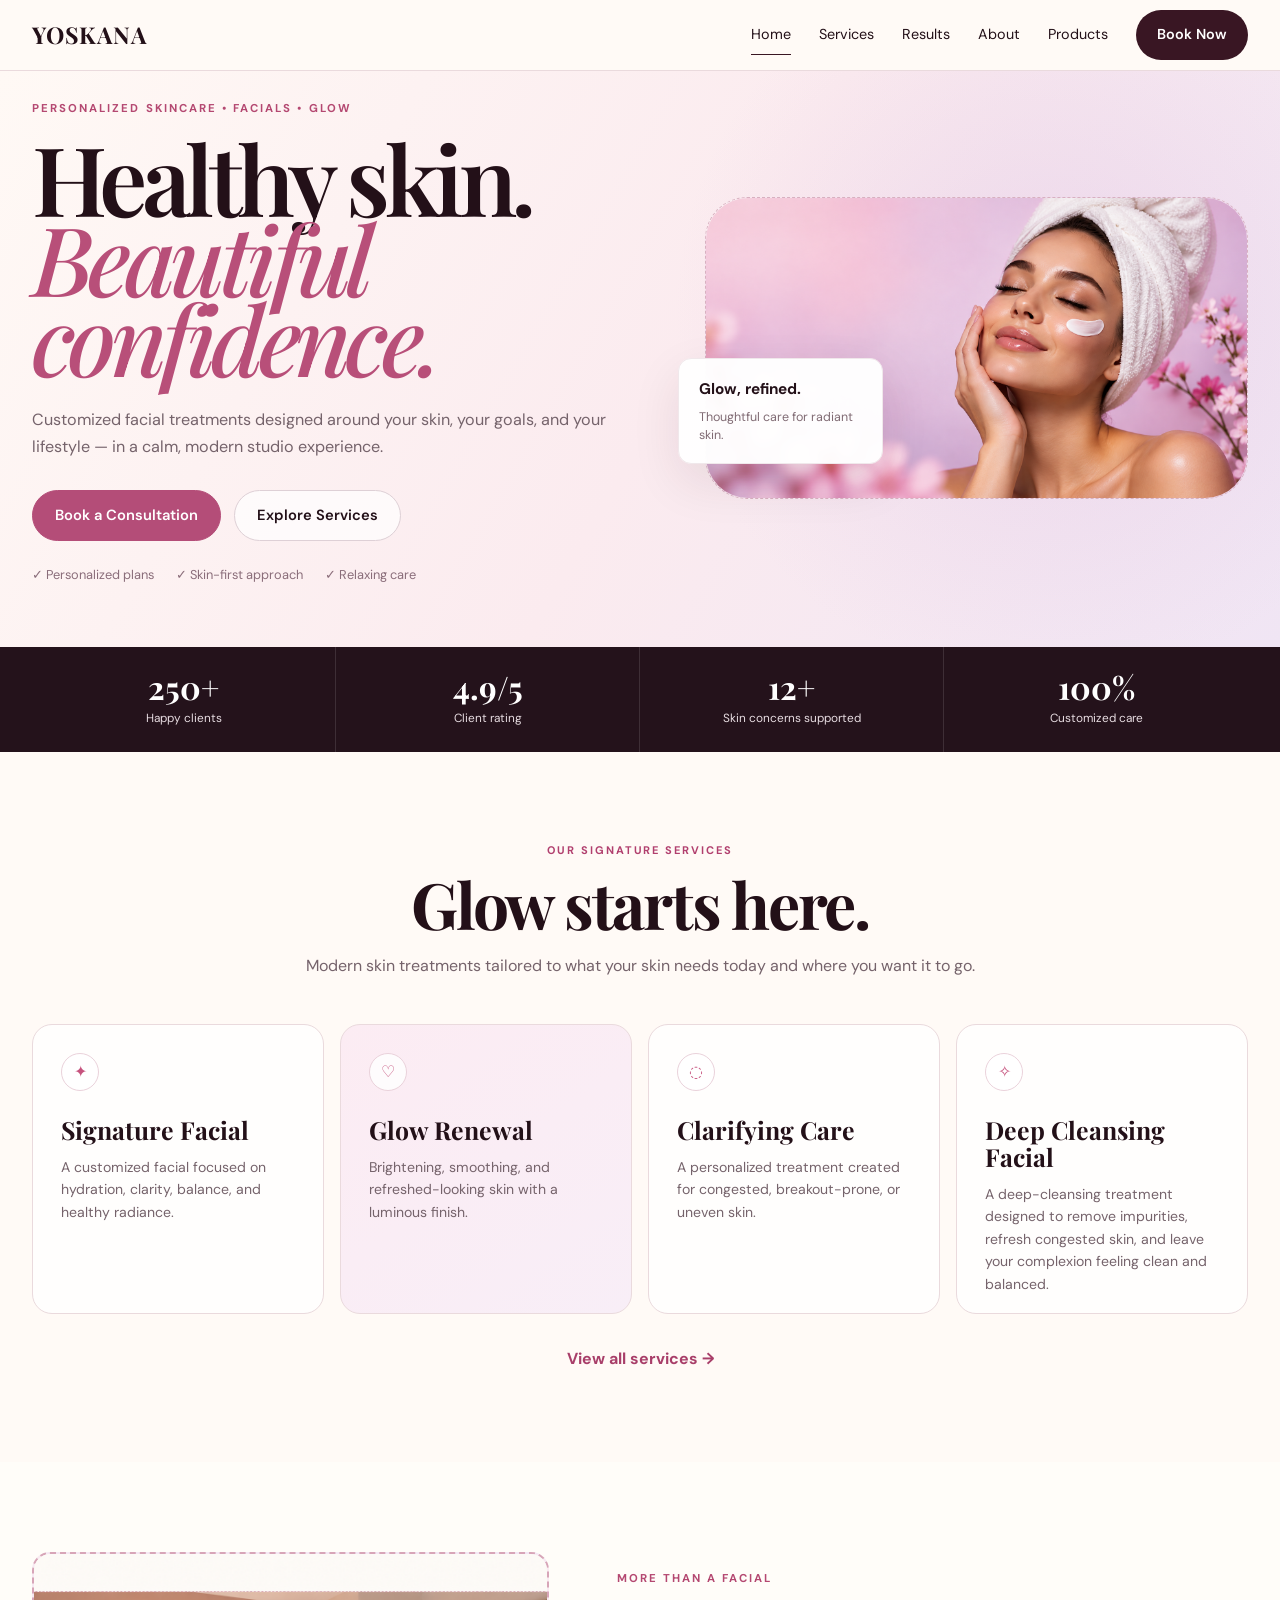
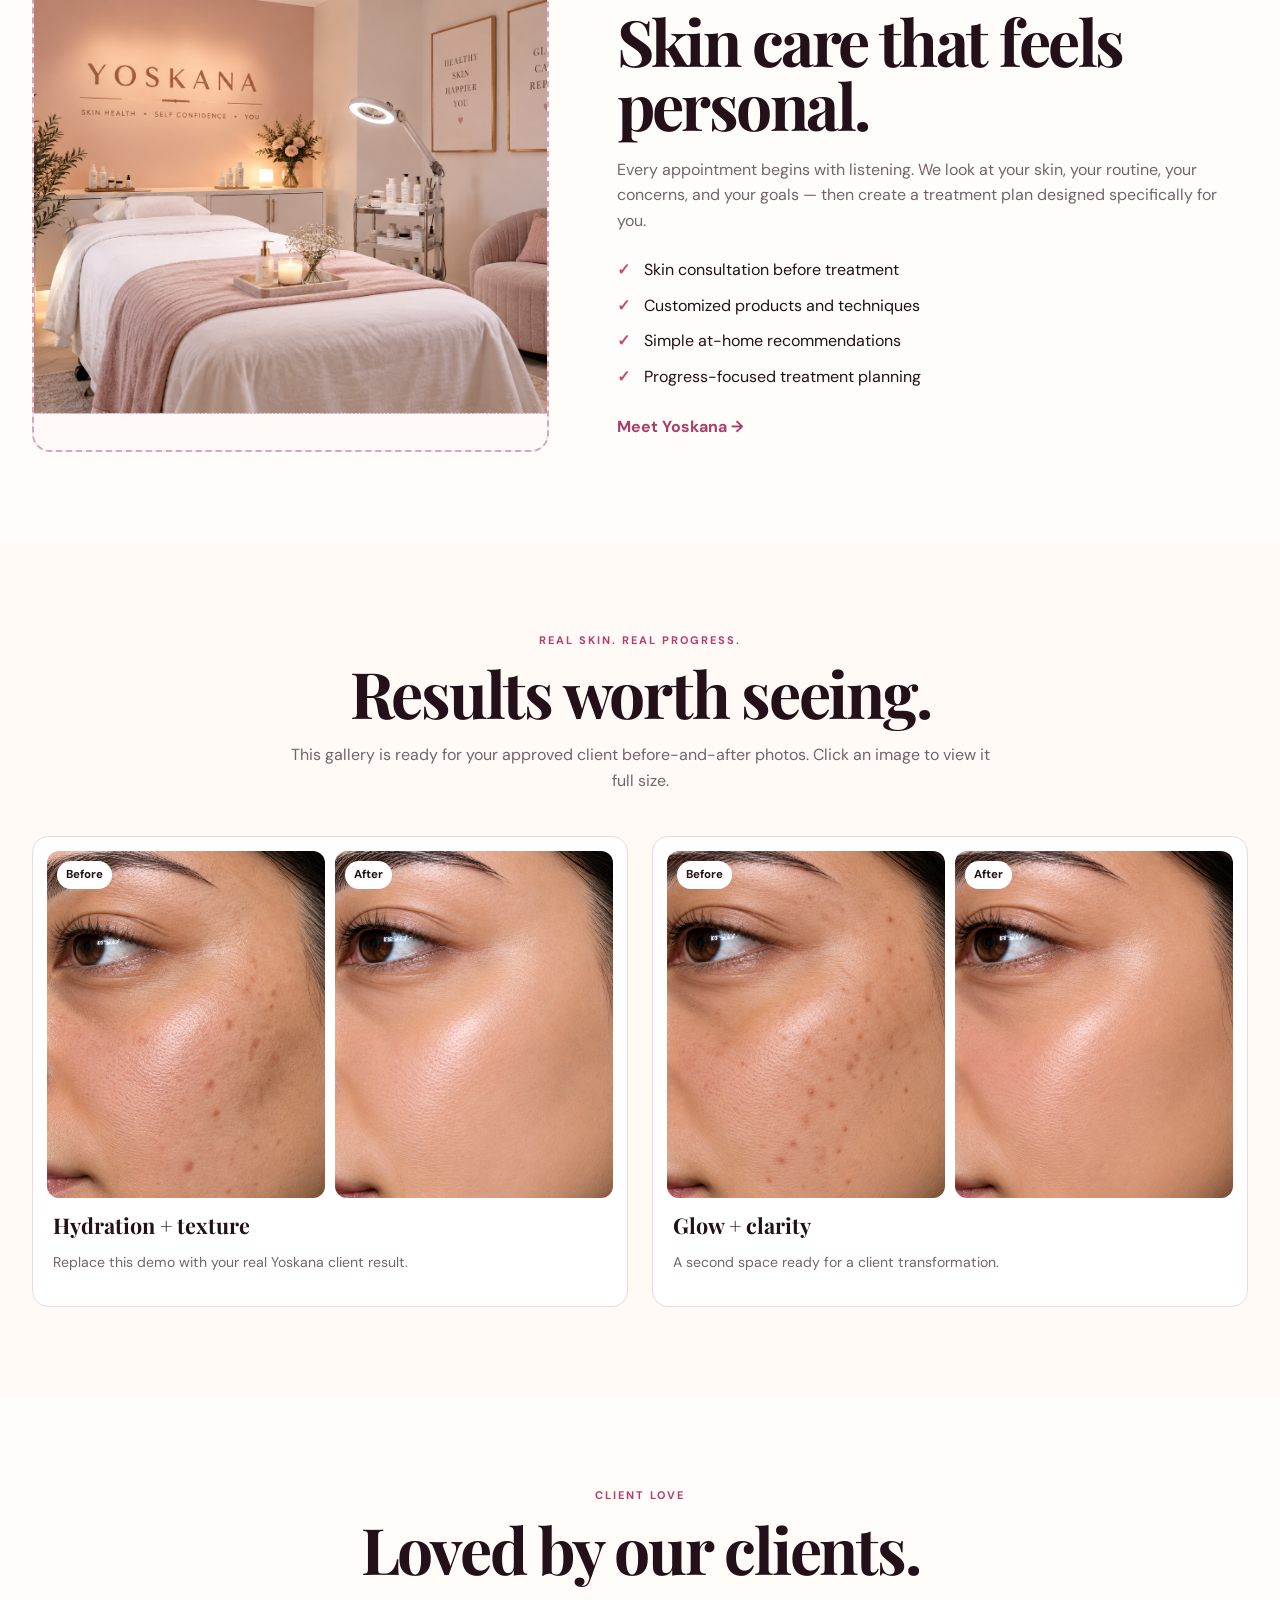
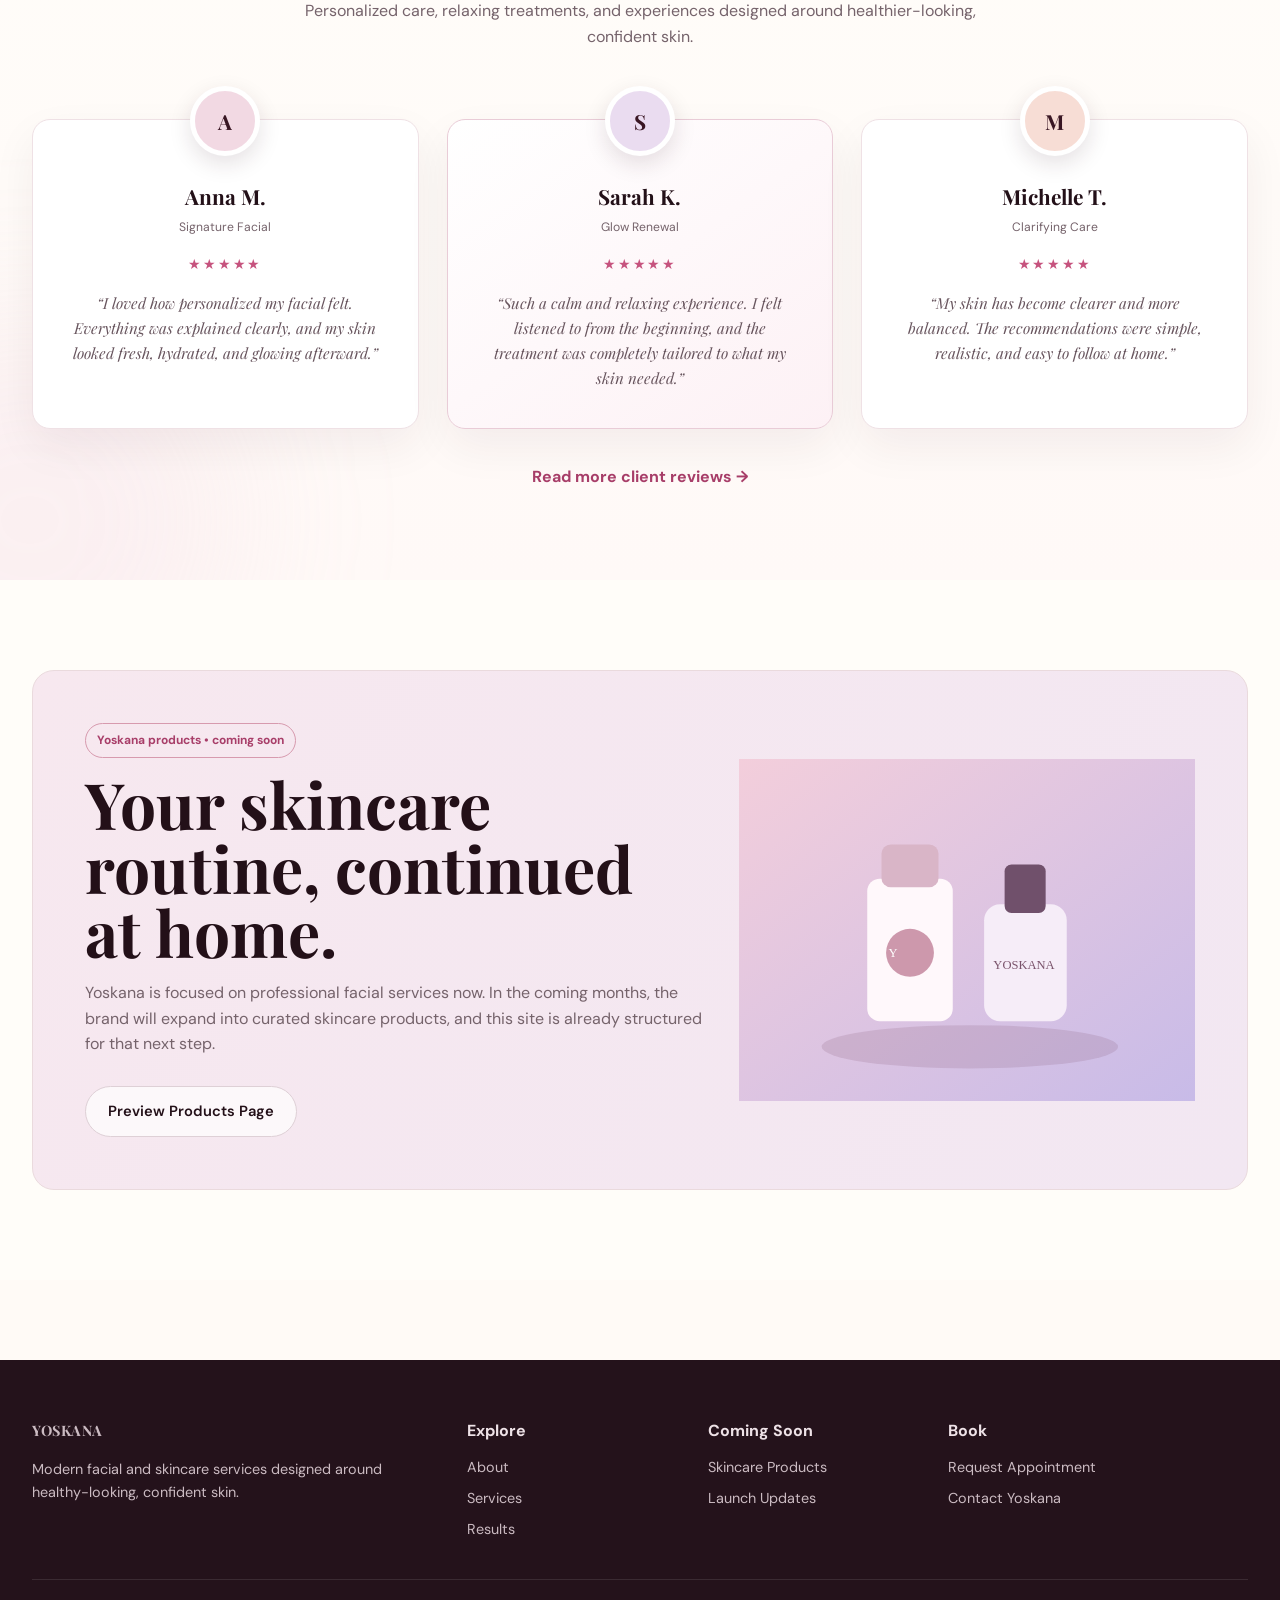
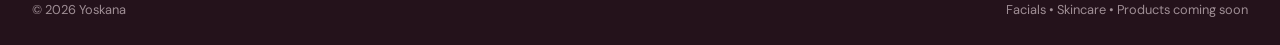
==== html/index.html @ 6df0ba0c "Initial Yoskana website" ====
<!doctype html>
<html lang="en">

<head>
    <meta charset="utf-8">
    <meta name="viewport" content="width=device-width, initial-scale=1">

    <title>Yoskana | Skincare & Facial Services</title>

    <meta name="description"
          content="Yoskana provides personalized facial and skincare services designed around healthy, glowing skin.">

    <link rel="stylesheet" href="../css/style.css">
</head>

<body>

    <!-- =========================
         HEADER
    ========================== -->
    <header class="site-header">
        <div class="container navbar">

            <a class="logo" href="index.html">YOSKANA</a>

            <button class="menu-btn" aria-label="Open navigation">
                ☰
            </button>

            <nav class="nav-links">
                <a class="active" href="index.html">Home</a>
                <a href="services.html">Services</a>
                <a href="results.html">Results</a>
                <a href="about.html">About</a>
                <a href="products.html">Products</a>

                <a class="nav-cta" href="contact.html">
                    Book Now
                </a>
            </nav>

        </div>
    </header>


    <main>

        <!-- =========================
         HERO
    ========================== -->
        <section class="hero">

            <div class="container hero-grid">

                <!-- LEFT -->
                <div class="hero-copy">

                    <span class="eyebrow">
                        Personalized skincare • facials • glow
                    </span>

                    <h1 class="display">
                        <span>Healthy skin.</span>
                        <em>Beautiful</em>
                        <em>confidence.</em>
                    </h1>

                    <p class="hero-description">
                        Customized facial treatments designed around your skin,
                        your goals, and your lifestyle — in a calm, modern studio
                        experience.
                    </p>

                    <div class="actions">

                        <a class="btn btn-primary" href="contact.html">
                            Book a Consultation
                        </a>

                        <a class="btn btn-outline" href="services.html">
                            Explore Services
                        </a>

                    </div>

                    <div class="micro-copy">
                        <span>✓ Personalized plans</span>
                        <span>✓ Skin-first approach</span>
                        <span>✓ Relaxing care</span>
                    </div>

                </div>


                <!-- RIGHT -->
                <div class="hero-visual">

                    <img src="../images/home/hero-yoskana.png"
                         alt="Yoskana skincare and facial treatment">

                    <div class="floating-note">
                        <strong>Glow, refined.</strong>

                        <small>
                            Thoughtful care for radiant skin.
                        </small>
                    </div>

                </div>

            </div>

        </section>


        <!-- =========================
         STATS
    ========================== -->
        <section class="stats-strip">

            <div class="container stats-row">

                <div class="stat">
                    <strong>250+</strong>
                    <span>Happy clients</span>
                </div>

                <div class="stat">
                    <strong>4.9/5</strong>
                    <span>Client rating</span>
                </div>

                <div class="stat">
                    <strong>12+</strong>
                    <span>Skin concerns supported</span>
                </div>

                <div class="stat">
                    <strong>100%</strong>
                    <span>Customized care</span>
                </div>

            </div>

        </section>


        <!-- =========================
         SERVICES
    ========================== -->
        <section class="section">

            <div class="container">

                <div class="section-kicker">
                    Our signature services
                </div>

                <h2 class="section-title">
                    Glow starts here.
                </h2>

                <p class="section-lead">
                    Modern skin treatments tailored to what your skin needs today
                    and where you want it to go.
                </p>


                <!-- =========================
         INTERACTIVE HOME SERVICES
    ========================== -->
                <div class="home-service-row">

                    <!-- SIGNATURE FACIAL -->
                    <article class="home-service-card">

                        <div class="home-service-content">

                            <div class="home-service-icon">
                                ✦
                            </div>

                            <h3>
                                Signature Facial
                            </h3>

                            <p>
                                A customized facial focused on hydration,
                                clarity, balance, and healthy radiance.
                            </p>

                            <a href="services.html" class="home-service-link">
                                Learn More →
                            </a>

                        </div>


                        <div class="home-service-image">

                            <img src="../images/home/signature-facial.png"
                                 alt="Signature facial treatment">

                        </div>

                    </article>


                    <!-- GLOW RENEWAL -->
                    <article class="home-service-card">

                        <div class="home-service-content">

                            <div class="home-service-icon">
                                ♡
                            </div>

                            <h3>
                                Glow Renewal
                            </h3>

                            <p>
                                Brightening, smoothing, and refreshed-looking
                                skin with a luminous finish.
                            </p>

                            <a href="services.html" class="home-service-link">
                                Learn More →
                            </a>

                        </div>


                        <div class="home-service-image">

                            <img src="../images/home/deep-cleansing.png"
                                 alt="Glow renewal facial treatment">

                        </div>

                    </article>


                    <!-- CLARIFYING CARE -->
                    <article class="home-service-card">

                        <div class="home-service-content">

                            <div class="home-service-icon">
                                ◌
                            </div>

                            <h3>
                                Clarifying Care
                            </h3>

                            <p>
                                A personalized treatment created for congested,
                                breakout-prone, or uneven skin.
                            </p>

                            <a href="services.html" class="home-service-link">
                                Learn More →
                            </a>

                        </div>


                        <div class="home-service-image">

                            <img src="../images/home/brightening-facial.png"
                                 alt="Clarifying skincare treatment">

                        </div>

                    </article>

                    <!-- DEEP CLEANSING FACIAL -->
                    <article class="home-service-card">

                        <div class="home-service-content">

                            <div class="home-service-icon">
                                ✧
                            </div>

                            <h3>
                                Deep Cleansing Facial
                            </h3>

                            <p>
                                A deep-cleansing treatment designed to remove impurities,
                                refresh congested skin, and leave your complexion feeling clean
                                and balanced.
                            </p>

                            <a href="services.html" class="home-service-link">
                                Learn More →
                            </a>

                        </div>

                        <div class="home-service-image">

                            <img src="../images/home/deep-cleansing.png"
                                 alt="Deep cleansing facial treatment">

                        </div>

                    </article>

                </div>


                <div class="home-services-more">

                    <a href="services.html" class="text-link">
                        View all services →
                    </a>

                </div>

            </div>

        </section>


        <!-- =========================
         PERSONAL CARE
    ========================== -->
        <section class="section alt">

            <div class="container personal-grid">

                <div class="portrait-box">

                    <img src="../images/home/Yoskana treatment studio.png"
                         alt="Yoskana treatment studio">

                </div>


                <div class="personal-copy">

                    <span class="eyebrow">
                        More than a facial
                    </span>

                    <h2>
                        Skin care that feels personal.
                    </h2>

                    <p>
                        Every appointment begins with listening.
                        We look at your skin, your routine, your concerns,
                        and your goals — then create a treatment plan
                        designed specifically for you.
                    </p>


                    <div class="checks">

                        <span>
                            Skin consultation before treatment
                        </span>

                        <span>
                            Customized products and techniques
                        </span>

                        <span>
                            Simple at-home recommendations
                        </span>

                        <span>
                            Progress-focused treatment planning
                        </span>

                    </div>


                    <a class="text-link" href="about.html">
                        Meet Yoskana →
                    </a>

                </div>

            </div>

        </section>


        <!-- =========================
         RESULTS
    ========================== -->
        <section class="section">

            <div class="container">

                <div class="section-kicker">
                    Real skin. Real progress.
                </div>

                <h2 class="section-title">
                    Results worth seeing.
                </h2>

                <p class="section-lead">
                    This gallery is ready for your approved client
                    before-and-after photos. Click an image to view
                    it full size.
                </p>


                <div class="results-grid">

                    <article class="result-card">

                        <div class="result-images">

                            <div class="result-image">

                                <img data-zoom
                                     src="../images/home/result-before.png"
                                     alt="Before skincare treatment">

                                <span class="image-tag">
                                    Before
                                </span>

                            </div>


                            <div class="result-image">

                                <img data-zoom
                                     src="../images/home/result-after.png"
                                     alt="After skincare treatment">

                                <span class="image-tag">
                                    After
                                </span>

                            </div>

                        </div>


                        <div class="caption">

                            <h3>
                                Hydration + texture
                            </h3>

                            <p>
                                Replace this demo with your real
                                Yoskana client result.
                            </p>

                        </div>

                    </article>


                    <article class="result-card">

                        <div class="result-images">

                            <div class="result-image">

                                <img data-zoom
                                     src="../images/home/result-before2.png"
                                     alt="Before skincare treatment">

                                <span class="image-tag">
                                    Before
                                </span>

                            </div>


                            <div class="result-image">

                                <img data-zoom
                                     src="../images/home/result-after2.png"
                                     alt="After skincare treatment">

                                <span class="image-tag">
                                    After
                                </span>

                            </div>

                        </div>


                        <div class="caption">

                            <h3>
                                Glow + clarity
                            </h3>

                            <p>
                                A second space ready for a client
                                transformation.
                            </p>

                        </div>

                    </article>

                </div>

            </div>

        </section>
        <!-- =========================
         HOME TESTIMONIALS
    ========================== -->
        <section class="section home-testimonials">

            <div class="container">

                <div class="section-kicker">
                    Client love
                </div>

                <h2 class="section-title">
                    Loved by our clients.
                </h2>

                <p class="section-lead">
                    Personalized care, relaxing treatments, and experiences
                    designed around healthier-looking, confident skin.
                </p>


                <div class="home-testimonial-grid">


                    <!-- TESTIMONIAL 1 -->
                    <article class="home-testimonial-card">

                        <div class="home-review-avatar avatar-one">
                            A
                        </div>

                        <div class="home-review-content">

                            <h3>
                                Anna M.
                            </h3>

                            <span class="home-review-service">
                                Signature Facial
                            </span>

                            <div class="home-review-stars">
                                ★★★★★
                            </div>

                            <p>
                                “I loved how personalized my facial felt.
                                Everything was explained clearly, and my skin
                                looked fresh, hydrated, and glowing afterward.”
                            </p>

                        </div>

                    </article>


                    <!-- TESTIMONIAL 2 -->
                    <article class="home-testimonial-card featured-home-review">

                        <div class="home-review-avatar avatar-two">
                            S
                        </div>

                        <div class="home-review-content">

                            <h3>
                                Sarah K.
                            </h3>

                            <span class="home-review-service">
                                Glow Renewal
                            </span>

                            <div class="home-review-stars">
                                ★★★★★
                            </div>

                            <p>
                                “Such a calm and relaxing experience.
                                I felt listened to from the beginning,
                                and the treatment was completely tailored
                                to what my skin needed.”
                            </p>

                        </div>

                    </article>


                    <!-- TESTIMONIAL 3 -->
                    <article class="home-testimonial-card">

                        <div class="home-review-avatar avatar-three">
                            M
                        </div>

                        <div class="home-review-content">

                            <h3>
                                Michelle T.
                            </h3>

                            <span class="home-review-service">
                                Clarifying Care
                            </span>

                            <div class="home-review-stars">
                                ★★★★★
                            </div>

                            <p>
                                “My skin has become clearer and more balanced.
                                The recommendations were simple, realistic,
                                and easy to follow at home.”
                            </p>

                        </div>

                    </article>


                </div>


                <div class="home-testimonial-link">

                    <a href="results.html#reviews" class="text-link">
                        Read more client reviews →
                    </a>

                </div>

            </div>

        </section>

        <!-- =========================
         PRODUCTS COMING SOON
    ========================== -->
        <section class="section alt">

            <div class="container">

                <div class="future-banner">

                    <div>

                        <span class="future-badge">
                            Yoskana products • coming soon
                        </span>

                        <h2>
                            Your skincare routine,
                            continued at home.
                        </h2>

                        <p>
                            Yoskana is focused on professional facial services now.
                            In the coming months, the brand will expand into curated
                            skincare products, and this site is already structured
                            for that next step.
                        </p>


                        <div class="actions">

                            <a class="btn btn-outline"
                               href="products.html">
                                Preview Products Page
                            </a>

                        </div>

                    </div>


                    <img src="../images/products-coming.svg"
                         alt="Yoskana skincare products coming soon">

                </div>

            </div>

        </section>

    </main>


    <!-- =========================
         IMAGE MODAL
    ========================== -->
    <div class="modal" aria-hidden="true">

        <button class="modal-close"
                aria-label="Close">
            ×
        </button>

        <img src="" alt="">

    </div>


    <!-- =========================
         FOOTER
    ========================== -->
    <footer class="site-footer">

        <div class="container">

            <div class="footer-grid">

                <div>

                    <a class="logo" href="index.html">
                        YOSKANA
                    </a>

                    <p>
                        Modern facial and skincare services
                        designed around healthy-looking,
                        confident skin.
                    </p>

                </div>


                <div>

                    <h4>
                        Explore
                    </h4>

                    <div class="footer-links">

                        <a href="about.html">
                            About
                        </a>

                        <a href="services.html">
                            Services
                        </a>

                        <a href="results.html">
                            Results
                        </a>

                    </div>

                </div>


                <div>

                    <h4>
                        Coming Soon
                    </h4>

                    <div class="footer-links">

                        <a href="products.html">
                            Skincare Products
                        </a>

                        <a href="products.html">
                            Launch Updates
                        </a>

                    </div>

                </div>


                <div>

                    <h4>
                        Book
                    </h4>

                    <div class="footer-links">

                        <a href="contact.html">
                            Request Appointment
                        </a>

                        <a href="contact.html">
                            Contact Yoskana
                        </a>

                    </div>

                </div>

            </div>


            <div class="footer-bottom">

                <span>
                    © <span data-year></span> Yoskana
                </span>

                <span>
                    Facials • Skincare • Products coming soon
                </span>

            </div>

        </div>

    </footer>


    <script src="../js/main.js"></script>

</body>
</html>
---- css/style.css ----
@import url('https://fonts.googleapis.com/css2?family=DM+Sans:wght@400;500;600;700&family=Playfair+Display:ital,wght@0,500;0,600;0,700;1,500;1,600&display=swap');


/* =========================================================
   ROOT
========================================================= */

:root {
    --cream: #fffaf6;
    --paper: #fffdf9;
    --ink: #231018;
    --wine: #391623;
    --pink: #b84f79;
    --pink-light: #ce628b;
    --blush: #f8e7ed;
    --lilac: #f2e8f3;
    --peach: #fbefe7;
    --muted: #75636b;
    --line: #eadadd;
    --shadow: 0 18px 50px rgba(52, 24, 37, 0.09);
}


/* =========================================================
   RESET
========================================================= */

* {
    box-sizing: border-box;
}


html {
    scroll-behavior: smooth;
}


body {
    margin: 0;
    background: var(--cream);
    color: var(--ink);
    font-family: 'DM Sans', Arial, sans-serif;
    line-height: 1.6;
}


img {
    max-width: 100%;
    display: block;
}


a {
    color: inherit;
    text-decoration: none;
}


button,
input,
select,
textarea {
    font: inherit;
}


/* =========================================================
   GLOBAL CONTAINER
========================================================= */

.container {
    width: min( 1220px, calc(100% - 64px) );
    margin-inline: auto;
}


/* =========================================================
   HEADER
========================================================= */

.site-header {
    position: sticky;
    top: 0;
    z-index: 50;
    background: rgba( 255, 250, 246, 0.96 );
    backdrop-filter: blur(14px);
    border-bottom: 1px solid var(--line);
}


.navbar {
    min-height: 70px;
    display: flex;
    align-items: center;
    justify-content: space-between;
}


.logo {
    font-family: 'Playfair Display', Georgia, serif;
    font-size: 1.45rem;
    font-weight: 700;
    letter-spacing: 0.035em;
}


.nav-links {
    display: flex;
    align-items: center;
    gap: 28px;
    font-size: 0.9rem;
}


    .nav-links a {
        position: relative;
        transition: opacity 0.2s ease;
    }


        .nav-links a:hover {
            opacity: 0.7;
        }


        .nav-links a.active::after,
        .nav-links a:not(.nav-cta):hover::after {
            content: '';
            position: absolute;
            left: 0;
            right: 0;
            bottom: -8px;
            height: 1px;
            background: var(--wine);
        }


.nav-cta {
    background: var(--wine);
    color: white;
    padding: 13px 21px;
    border-radius: 999px;
    font-weight: 600;
}


.menu-btn {
    display: none;
    border: 0;
    background: none;
    font-size: 1.5rem;
    cursor: pointer;
}


/* =========================================================
   EYEBROW
========================================================= */

.eyebrow {
    display: inline-block;
    text-transform: uppercase;
    letter-spacing: 0.18em;
    font-size: 0.71rem;
    font-weight: 700;
    color: #b44871;
    margin-bottom: 20px;
}


    .eyebrow.center {
        display: block;
        text-align: center;
    }


/* =========================================================
   HERO
========================================================= */

.hero {
    background: radial-gradient( circle at 82% 42%, rgba(219, 186, 223, 0.38), transparent 34% ), linear-gradient( 120deg, #fff9f5 0%, #fbebef 53%, #f0e5f4 100% );
    padding: 0 0 26px;
}


.hero-grid {
    min-height: 550px;
    display: grid;
    grid-template-columns: minmax(0, 1.05fr) minmax(420px, 0.95fr);
    gap: 72px;
    align-items: center;
    padding-top: 4px;
}


.hero-copy {
    position: relative;
    z-index: 3;
    padding: 12px 0 28px;
}


/* =========================================================
   HERO TITLE
========================================================= */

.display {
    font-family: 'Playfair Display', Georgia, serif;
    color: var(--ink);
    font-size: clamp( 4.8rem, 7.5vw, 7.8rem );
    line-height: 0.83;
    letter-spacing: -0.058em;
    margin: 0;
    max-width: 730px;
    font-weight: 600;
}


    .display span {
        display: block;
        white-space: nowrap;
    }


    .display em {
        display: block;
        color: var(--pink);
        font-weight: 500;
        font-style: italic;
    }


/* =========================================================
   HERO DESCRIPTION
========================================================= */

.hero-description {
    max-width: 590px;
    color: var(--muted);
    font-size: 1.01rem;
    line-height: 1.65;
    margin: 30px 0 0;
}


/* =========================================================
   BUTTONS
========================================================= */

.actions {
    display: flex;
    gap: 13px;
    flex-wrap: wrap;
    margin-top: 29px;
}


.btn {
    display: inline-flex;
    align-items: center;
    justify-content: center;
    min-height: 50px;
    border-radius: 999px;
    padding: 13px 22px;
    font-weight: 600;
    font-size: 0.92rem;
    transition: transform 0.2s ease, background 0.2s ease, color 0.2s ease;
    cursor: pointer;
}


    .btn:hover {
        transform: translateY(-2px);
    }


.btn-primary {
    background: #b44d78;
    color: white;
    border: 1px solid #b44d78;
}


    .btn-primary:hover {
        background: #9f3d67;
        border-color: #9f3d67;
    }


.btn-outline {
    background: rgba(255,255,255,0.7);
    border: 1px solid #ded0d6;
    color: var(--ink);
}


    .btn-outline:hover {
        background: white;
    }


/* =========================================================
   MICRO COPY
========================================================= */

.micro-copy {
    display: flex;
    flex-wrap: wrap;
    gap: 22px;
    margin-top: 24px;
    color: #8a6d7a;
    font-size: 0.8rem;
}


/* =========================================================
   HERO IMAGE
========================================================= */

.hero-visual {
    position: relative;
    height: 302px;
    border: 1px dashed #d8b0c0;
    border-radius: 42px;
    background: linear-gradient( 135deg, rgba(255,255,255,0.28), rgba(233, 204, 231, 0.44) );
    overflow: visible;
    display: grid;
    place-items: center;
}


    .hero-visual img {
        position: absolute;
        inset: 0;
        width: 100%;
        height: 100%;
        object-fit: cover;
        border-radius: inherit;
    }


/* =========================================================
   FLOATING CARD
========================================================= */

.floating-note {
    position: absolute;
    left: -28px;
    bottom: 34px;
    z-index: 5;
    width: 205px;
    background: rgba( 255, 255, 255, 0.97 );
    border: 1px solid #f0e8eb;
    border-radius: 13px;
    box-shadow: var(--shadow);
    padding: 18px 20px;
}


    .floating-note strong {
        display: block;
        font-family: 'DM Sans', Arial, sans-serif;
        font-size: 0.96rem;
        margin-bottom: 6px;
    }


    .floating-note small {
        display: block;
        color: #806b74;
        font-family: 'DM Sans', Arial, sans-serif;
        font-size: 0.78rem;
        line-height: 1.5;
    }


/* =========================================================
   STATS
========================================================= */

.stats-strip {
    background: #24121b;
    color: white;
}


.stats-row {
    display: grid;
    grid-template-columns: repeat(4, 1fr);
}


.stat {
    padding: 24px 16px;
    text-align: center;
    border-right: 1px solid rgba( 255, 255, 255, 0.12 );
}


    .stat:last-child {
        border-right: 0;
    }


    .stat strong {
        display: block;
        font-family: 'Playfair Display', Georgia, serif;
        font-size: 2rem;
        line-height: 1;
    }


    .stat span {
        display: block;
        margin-top: 6px;
        font-size: 0.74rem;
        color: #e7dce1;
    }


/* =========================================================
   GENERAL SECTION
========================================================= */

.section {
    padding: 90px 0;
}


    .section.alt {
        background: var(--paper);
    }


.section-kicker {
    text-align: center;
    color: #b13f6e;
    text-transform: uppercase;
    letter-spacing: 0.18em;
    font-weight: 700;
    font-size: 0.69rem;
}


.section-title {
    font-family: 'Playfair Display', Georgia, serif;
    font-size: clamp( 2.8rem, 5vw, 4.7rem );
    letter-spacing: -0.035em;
    text-align: center;
    line-height: 1;
    margin: 12px 0 0;
    color: var(--ink);
}


.section-lead {
    max-width: 720px;
    margin: 17px auto 0;
    text-align: center;
    color: var(--muted);
}


/* =========================================================
   SERVICES
========================================================= */

.service-grid {
    display: grid;
    grid-template-columns: repeat(3, 1fr);
    gap: 18px;
    margin-top: 42px;
}


.service-card {
    border: 1px solid var(--line);
    border-radius: 18px;
    padding: 28px;
    min-height: 260px;
    display: flex;
    flex-direction: column;
}


    .service-card:nth-child(1) {
        background: white;
    }


    .service-card:nth-child(2) {
        background: #faeaf3;
    }


    .service-card:nth-child(3) {
        background: #fffdfb;
    }


.service-icon {
    width: 34px;
    height: 34px;
    border-radius: 50%;
    background: white;
    border: 1px solid var(--line);
    display: grid;
    place-items: center;
    margin-bottom: 28px;
    color: #c34d7d;
}


.service-card h3 {
    font-family: 'Playfair Display', Georgia, serif;
    font-size: 1.55rem;
    line-height: 1;
    margin: 0;
}


.service-card p {
    color: var(--muted);
    font-size: 0.9rem;
    margin: 12px 0 26px;
}


.service-meta {
    display: flex;
    justify-content: space-between;
    margin-top: auto;
    padding-top: 15px;
    border-top: 1px solid rgba( 58, 22, 37, 0.12 );
    font-size: 0.78rem;
    font-weight: 700;
}

/* =========================================================
   HOME INTERACTIVE SERVICES
========================================================= */

.home-service-row {
    display: flex;
    gap: 16px;
    margin-top: 46px;
    width: 100%;
}


/* =========================================================
   SERVICE CARD
========================================================= */

.home-service-card {
    position: relative;
    flex: 1 1 0;
    min-width: 0;
    height: 290px;
    background: rgba(255, 255, 255, 0.78);
    border: 1px solid var(--line);
    border-radius: 20px;
    overflow: hidden;
    cursor: pointer;
    transition: flex 0.55s cubic-bezier(.22,.61,.36,1), box-shadow 0.3s ease, border-color 0.3s ease, background 0.3s ease;
}


    /* subtle different center card */

    .home-service-card:nth-child(2) {
        background: linear-gradient( 145deg, #fcecf3, #f8eef7 );
    }


/* =========================================================
   EXPAND HOVERED CARD
========================================================= */

.home-service-row:hover .home-service-card {
    flex: 0.65 1 0;
}

.home-service-row .home-service-card:hover {
    flex: 2.1 1 0;

    border-color: #ddb7c7;
    box-shadow: 0 22px 50px rgba(52, 24, 37, 0.10);
}


/* =========================================================
   CONTENT
========================================================= */

.home-service-content {
    position: relative;
    z-index: 4;
    width: 100%;
    height: 100%;
    padding: 28px;
    display: flex;
    flex-direction: column;
    transition: width 0.55s cubic-bezier(.22,.61,.36,1), padding 0.4s ease;
}


/* when expanded, text uses left side */

.home-service-card:hover
.home-service-content {
    width: 55%;
}


/* =========================================================
   ICON
========================================================= */

.home-service-icon {
    width: 38px;
    height: 38px;
    border-radius: 50%;
    border: 1px solid #ead2db;
    background: rgba(255,255,255,0.86);
    color: #c6537e;
    display: grid;
    place-items: center;
    font-size: 1rem;
    margin-bottom: 26px;
    flex: 0 0 auto;
}


/* =========================================================
   TITLE
========================================================= */

.home-service-card h3 {
    font-family: 'Playfair Display', Georgia, serif;
    color: var(--ink);
    font-size: 1.55rem;
    line-height: 1.08;
    margin: 0;
}


/* =========================================================
   DESCRIPTION
========================================================= */

.home-service-card p {
    color: var(--muted);
    font-size: 0.88rem;
    line-height: 1.6;
    margin: 12px 0 0;
    max-width: 330px;
}


/* =========================================================
   LEARN MORE
========================================================= */

.home-service-link {
    display: inline-block;
    width: max-content;
    color: #b34872;
    font-size: 0.82rem;
    font-weight: 700;
    margin-top: auto;
    padding-bottom: 2px;
    border-bottom: 1px solid #cf7498;
    opacity: 0;
    transform: translateY(8px);
    transition: opacity 0.3s ease 0.12s, transform 0.3s ease 0.12s;
}


/* only show link on active card */

.home-service-card:hover
.home-service-link {
    opacity: 1;
    transform: translateY(0);
}


/* =========================================================
   DIAGONAL IMAGE AREA
========================================================= */

.home-service-image {
    position: absolute;
    top: 0;
    right: 0;
    width: 52%;
    height: 100%;
    z-index: 3;
    opacity: 0;
    transform: translateX(28px);
    clip-path: polygon( 24% 0, 100% 0, 100% 100%, 0 100% );
    transition: opacity 0.38s ease 0.12s, transform 0.5s cubic-bezier(.22,.61,.36,1);
}


    .home-service-image img {
        width: 100%;
        height: 100%;
        object-fit: cover;
    }


/* show image when card expands */

.home-service-card:hover
.home-service-image {
    opacity: 1;
    transform: translateX(0);
}


/* slight image zoom */

.home-service-card
.home-service-image img {
    transform: scale(1.04);
    transition: transform 0.7s ease;
}


.home-service-card:hover
.home-service-image img {
    transform: scale(1);
}


/* =========================================================
   HIDE SOME CONTENT ON SHRUNK CARDS
========================================================= */

.home-service-row:hover
.home-service-card:not(:hover) p {
    max-width: 180px;
}


.home-service-row:hover
.home-service-card:not(:hover)
.home-service-content {
    padding: 28px 22px;
}


/* =========================================================
   VIEW ALL SERVICES
========================================================= */

.home-services-more {
    text-align: center;
    margin-top: 32px;
}

/* =========================================================
   PERSONAL SECTION
========================================================= */

.personal-grid {
    display: grid;
    grid-template-columns: 0.9fr 1.1fr;
    gap: 68px;
    align-items: center;
}


.portrait-box {
    min-height: 500px;
    border: 2px dashed #d7a5b8;
    border-radius: 18px;
    background: linear-gradient( 145deg, #f9eaf1, #f3e7f4 );
    display: grid;
    place-items: center;
    overflow: hidden;
}


    .portrait-box img {
        width: 100%;
        height: 100%;
        object-fit: cover;
    }


.personal-copy h2 {
    font-family: 'Playfair Display', Georgia, serif;
    font-size: clamp( 3rem, 5vw, 5rem );
    letter-spacing: -0.04em;
    line-height: 1;
    margin: 0;
}


.personal-copy p {
    color: var(--muted);
    margin-top: 20px;
    max-width: 650px;
}


.checks {
    display: grid;
    gap: 10px;
    margin: 24px 0;
}


    .checks span::before {
        content: '✓';
        color: #c64c7b;
        font-weight: 700;
        margin-right: 10px;
    }


.text-link {
    font-weight: 700;
    color: #a83e69;
}


/* =========================================================
   RESULTS
========================================================= */

.results-grid {
    display: grid;
    grid-template-columns: repeat(2, 1fr);
    gap: 24px;
    margin-top: 42px;
}


.result-card {
    background: white;
    border: 1px solid var(--line);
    border-radius: 16px;
    padding: 14px;
}


.result-images {
    display: grid;
    grid-template-columns: 1fr 1fr;
    gap: 10px;
}


.result-image {
    position: relative;
    aspect-ratio: 4 / 5;
    overflow: hidden;
    border-radius: 12px;
    background: var(--blush);
    cursor: pointer;
}


    .result-image img {
        width: 100%;
        height: 100%;
        object-fit: cover;
        transition: transform 0.3s ease;
    }


    .result-image:hover img {
        transform: scale(1.025);
    }


.image-tag {
    position: absolute;
    top: 10px;
    left: 10px;
    background: white;
    padding: 5px 9px;
    border-radius: 999px;
    font-size: 0.72rem;
    font-weight: 700;
}


.caption {
    padding: 17px 6px 5px;
}


    .caption h3 {
        font-family: 'Playfair Display', Georgia, serif;
        font-size: 1.35rem;
        line-height: 1;
        margin: 0;
    }


    .caption p {
        color: var(--muted);
        font-size: 0.88rem;
    }

/* =========================================================
   CLIENT REVIEWS
========================================================= */

.reviews-section {
    background: linear-gradient( 180deg, #fffdf9 0%, #fff8f6 100% );
    position: relative;
    overflow: hidden;
}


    /* soft decorative glow */

    .reviews-section::before {
        content: '';
        position: absolute;
        width: 430px;
        height: 430px;
        border-radius: 50%;
        background: rgba(229, 185, 206, 0.18);
        filter: blur(70px);
        right: -150px;
        top: 60px;
        pointer-events: none;
    }


/* review grid */

.reviews-grid {
    position: relative;
    z-index: 2;
    display: grid;
    grid-template-columns: repeat(3, 1fr);
    gap: 22px;
    margin-top: 46px;
}


/* card */

.review-card {
    position: relative;
    min-height: 360px;
    padding: 32px;
    background: #fff;
    border: 1px solid var(--line);
    border-radius: 22px;
    display: flex;
    flex-direction: column;
    box-shadow: 0 16px 45px rgba(52, 24, 37, 0.05);
    transition: transform 0.25s ease, box-shadow 0.25s ease;
}


    .review-card:hover {
        transform: translateY(-6px);
        box-shadow: 0 24px 55px rgba(52, 24, 37, 0.10);
    }


/* center highlighted card */

.featured-review {
    background: linear-gradient( 145deg, #fcecf2, #f6edf7 );
    border-color: #e7cbd7;
}


/* decorative quote */

.review-quote {
    font-family: 'Playfair Display', Georgia, serif;
    font-size: 3.6rem;
    line-height: 0.7;
    color: #e4bdcd;
    margin-bottom: 6px;
}


/* stars */

.review-stars {
    color: #c6537e;
    letter-spacing: 0.12em;
    font-size: 0.78rem;
    margin-bottom: 12px;
}


/* review text */

.review-text {
    color: var(--ink);
    font-family: 'Playfair Display', Georgia, serif;
    font-size: 1.05rem;
    line-height: 1.45;
    margin: 0 0 20px;
}


/* person area */

.review-person {
    display: flex;
    align-items: center;
    gap: 10px;
    margin-top: auto;
    padding-top: 14px;
    border-top: 1px solid rgba(58, 22, 37, 0.10);
}


    .review-person strong {
        display: block;
        font-size: 0.9rem;
        color: var(--ink);
    }


    .review-person span {
        display: block;
        margin-top: 2px;
        color: var(--muted);
        font-size: 0.75rem;
    }


/* avatars */

.review-avatar {
    width: 40px;
    height: 40px;
    flex: 0 0 40px;
    border-radius: 50%;
    display: grid;
    place-items: center;
    font-family: 'Playfair Display', Georgia, serif;
    font-weight: 700;
    font-size: 0.9rem;
    color: var(--wine);
    border: 2px solid white;
    box-shadow: 0 5px 18px rgba(52, 24, 37, 0.10);
}


.review-avatar-one {
    background: #f3d9e3;
}


.review-avatar-two {
    background: #eadcf0;
}


.review-avatar-three {
    background: #f7dfd6;
}


/* bottom */

.reviews-bottom {
    display: flex;
    justify-content: space-between;
    align-items: center;
    gap: 20px;
    margin-top: 28px;
}


/* little dots inspired by your reference */

.review-dots {
    display: flex;
    align-items: center;
    gap: 7px;
}


    .review-dots span {
        width: 7px;
        height: 7px;
        background: #dbcbd1;
        border-radius: 50%;
    }


        .review-dots span.active {
            width: 22px;
            border-radius: 999px;
            background: var(--wine);
        }


/* =========================================================
   HOME TESTIMONIALS
========================================================= */

.home-testimonials {
    background: linear-gradient( 180deg, #fffdf9 0%, #fff9f7 100% );
    position: relative;
    overflow: hidden;
}


    /* soft background decoration */

    .home-testimonials::before {
        content: '';
        position: absolute;
        width: 420px;
        height: 420px;
        border-radius: 50%;
        background: rgba(228, 187, 207, 0.15);
        filter: blur(80px);
        left: -180px;
        bottom: -150px;
        pointer-events: none;
    }


/* =========================================================
   HOME TESTIMONIAL GRID
========================================================= */

.home-testimonial-grid {
    position: relative;
    z-index: 2;
    display: grid;
    grid-template-columns: repeat(3, 1fr);
    gap: 28px;
    margin-top: 70px;
}


/* =========================================================
   TESTIMONIAL CARD
========================================================= */

.home-testimonial-card {
    position: relative;
    background: #fff;
    border: 1px solid #efe1e5;
    border-radius: 18px;
    min-height: 310px;
    padding: 60px 30px 30px;
    text-align: center;
    box-shadow: 0 18px 45px rgba(52, 24, 37, 0.06);
    transition: transform 0.25s ease, box-shadow 0.25s ease;
}


    .home-testimonial-card:hover {
        transform: translateY(-6px);
        box-shadow: 0 25px 55px rgba(52, 24, 37, 0.10);
    }


/* featured center card */

.featured-home-review {
    background: linear-gradient( 145deg, #fff, #fdf1f5 );
    border-color: #e9ccd7;
}


/* =========================================================
   FLOATING AVATAR
========================================================= */

.home-review-avatar {
    position: absolute;
    top: -34px;
    left: 50%;
    transform: translateX(-50%);
    width: 70px;
    height: 70px;
    border-radius: 50%;
    display: grid;
    place-items: center;
    border: 5px solid #fff;
    box-shadow: 0 8px 22px rgba(52, 24, 37, 0.13);
    font-family: 'Playfair Display', Georgia, serif;
    font-size: 1.3rem;
    font-weight: 700;
    color: var(--wine);
}


.avatar-one {
    background: #f2d9e3;
}


.avatar-two {
    background: #eadcf0;
}


.avatar-three {
    background: #f7ddd5;
}


/* =========================================================
   REVIEWER NAME
========================================================= */

.home-review-content h3 {
    font-family: 'Playfair Display', Georgia, serif;
    font-size: 1.3rem;
    margin: 0;
    color: var(--ink);
}


/* treatment name */

.home-review-service {
    display: block;
    margin-top: 4px;
    color: var(--muted);
    font-size: 0.76rem;
}


/* =========================================================
   STARS
========================================================= */

.home-review-stars {
    color: #c6537e;
    letter-spacing: 0.13em;
    font-size: 0.86rem;
    margin: 16px 0;
}


/* =========================================================
   TESTIMONIAL TEXT
========================================================= */

.home-review-content p {
    max-width: 310px;
    margin: 0 auto;
    font-family: 'Playfair Display', Georgia, serif;
    font-style: italic;
    color: #68555e;
    line-height: 1.65;
    font-size: 0.95rem;
}


/* =========================================================
   MORE REVIEWS LINK
========================================================= */

.home-testimonial-link {
    text-align: center;
    margin-top: 35px;
}
/* =========================================================
   PRODUCTS BANNER
========================================================= */

.future-banner {
    border: 1px solid var(--line);
    background: linear-gradient( 120deg, #f7e8ef, #f2e7f2 );
    border-radius: 22px;
    padding: 52px;
    display: grid;
    grid-template-columns: 1.15fr 0.85fr;
    gap: 36px;
    align-items: center;
}


    .future-banner h2 {
        font-family: 'Playfair Display', Georgia, serif;
        font-size: clamp( 2.8rem, 5vw, 4.7rem );
        line-height: 1;
        margin: 0;
    }


    .future-banner p {
        color: var(--muted);
        margin-top: 16px;
    }


.future-badge {
    display: inline-flex;
    border: 1px solid #d79aae;
    color: #a83e69;
    border-radius: 999px;
    padding: 7px 11px;
    font-size: 0.75rem;
    font-weight: 700;
    margin-bottom: 14px;
}


/* =========================================================
   OTHER PAGES
========================================================= */

.page-hero {
    padding: 84px 0 58px;
}


.page-hero-inner {
    display: grid;
    grid-template-columns: 1fr 0.75fr;
    gap: 44px;
    align-items: end;
}


.page-title {
    font-family: 'Playfair Display', Georgia, serif;
    font-size: clamp( 4rem, 8vw, 7rem );
    letter-spacing: -0.055em;
    line-height: 1;
    margin: 0;
}


.page-hero p {
    color: var(--muted);
    max-width: 680px;
}


.content-grid {
    display: grid;
    grid-template-columns: repeat(2, 1fr);
    gap: 20px;
    margin-top: 36px;
}


.content-card {
    background: white;
    border: 1px solid var(--line);
    border-radius: 16px;
    padding: 28px;
}


    .content-card h3 {
        font-family: 'Playfair Display', Georgia, serif;
        font-size: 1.65rem;
        margin: 0;
    }


    .content-card p,
    .content-card li {
        color: var(--muted);
    }


    .content-card ul {
        padding-left: 18px;
    }


/* =========================================================
   CONTACT
========================================================= */

.contact-grid {
    display: grid;
    grid-template-columns: 0.78fr 1.22fr;
    gap: 28px;
}


.contact-card,
.form-card {
    background: white;
    border: 1px solid var(--line);
    border-radius: 16px;
    padding: 30px;
}


.contact-list {
    display: grid;
    gap: 18px;
    margin-top: 26px;
}


    .contact-list strong {
        display: block;
    }


    .contact-list span {
        color: var(--muted);
    }


.form-grid {
    display: grid;
    grid-template-columns: 1fr 1fr;
    gap: 15px;
}


.field {
    display: grid;
    gap: 7px;
}


    .field.full {
        grid-column: 1 / -1;
    }


    .field input,
    .field select,
    .field textarea {
        border: 1px solid var(--line);
        border-radius: 10px;
        padding: 13px;
        background: #fffdfb;
    }


    .field textarea {
        min-height: 130px;
    }


/* =========================================================
   FOOTER
========================================================= */

.site-footer {
    background: #24121b;
    color: #eee2e7;
    margin-top: 80px;
    padding: 58px 0 24px;
}


.footer-grid {
    display: grid;
    grid-template-columns: 1.35fr 0.7fr 0.7fr 1fr;
    gap: 30px;
}


.site-footer h4 {
    margin: 0 0 12px;
}


.site-footer p,
.site-footer a {
    color: #cbbbc2;
    font-size: 0.9rem;
}


.footer-links {
    display: grid;
    gap: 8px;
}


.footer-bottom {
    display: flex;
    justify-content: space-between;
    gap: 20px;
    border-top: 1px solid rgba( 255, 255, 255, 0.1 );
    padding-top: 20px;
    margin-top: 38px;
    color: #9f8e95;
    font-size: 0.8rem;
}


/* =========================================================
   MODAL
========================================================= */

.modal {
    position: fixed;
    inset: 0;
    background: rgba( 20, 8, 14, 0.88 );
    display: none;
    place-items: center;
    z-index: 200;
    padding: 24px;
}


    .modal.open {
        display: grid;
    }


    .modal img {
        max-height: 88vh;
        max-width: 92vw;
        width: auto;
        border-radius: 14px;
    }


.modal-close {
    position: absolute;
    top: 20px;
    right: 20px;
    width: 42px;
    height: 42px;
    border-radius: 50%;
    border: 0;
    background: white;
    font-size: 1.4rem;
    cursor: pointer;
}


/* =========================================================
   TABLET
========================================================= */

@media (max-width: 1000px) {

    .container {
        width: min( 100% - 36px, 1180px );
    }


    .hero-grid {
        grid-template-columns: 1fr 0.9fr;
        gap: 40px;
    }


    .display {
        font-size: clamp( 4.3rem, 8vw, 6.2rem );
    }


        .display span {
            white-space: normal;
        }
}


/* =========================================================
   MOBILE NAV / TABLET
========================================================= */

@media (max-width: 900px) {

    .menu-btn {
        display: block;
    }


    .nav-links {
        position: absolute;
        top: 74px;
        left: 17px;
        right: 17px;
        background: white;
        border: 1px solid var(--line);
        border-radius: 16px;
        padding: 16px;
        box-shadow: var(--shadow);
        display: none;
        flex-direction: column;
        align-items: stretch;
    }


        .nav-links.open {
            display: flex;
        }


        .nav-links a.active::after,
        .nav-links a:not(.nav-cta):hover::after {
            display: none;
        }


    .hero {
        padding: 30px 0 55px;
    }


    .hero-grid {
        grid-template-columns: 1fr;
        gap: 50px;
        min-height: auto;
    }


    .hero-copy {
        padding-bottom: 0;
    }


    .display {
        max-width: 700px;
    }


    .hero-visual {
        height: 430px;
    }


    .floating-note {
        left: 20px;
        bottom: 20px;
    }


    .personal-grid,
    .future-banner,
    .page-hero-inner,
    .contact-grid {
        grid-template-columns: 1fr;
    }


    .service-grid {
        grid-template-columns: 1fr 1fr;
    }


    .stats-row {
        grid-template-columns: repeat(2, 1fr);
    }


    .footer-grid {
        grid-template-columns: 1fr 1fr;
    }
    .reviews-grid {
        grid-template-columns: 1fr 1fr;
    }

    .review-card:last-child {
        grid-column: 1 / -1;
    }

    .home-testimonial-grid {
        grid-template-columns: 1fr 1fr;
        row-gap: 70px;
    }

    .home-testimonial-card:last-child {
        grid-column: 1 / -1;
        max-width: 550px;
        width: 100%;
        margin: auto;
    }

    .home-service-row {
        flex-direction: column;
        gap: 16px;
    }


    .home-service-card {
        flex: none;
        width: 100%;
        height: 240px;
    }


    /* disable desktop flex expansion */

    .home-service-row:hover
    .home-service-card,
    .home-service-row
    .home-service-card:hover {
        flex: none;
    }


    /* make images visible on tablets */

    .home-service-image {
        width: 45%;
        opacity: 1;
        transform: none;
    }


    .home-service-content {
        width: 58%;
    }


    .home-service-card:hover
    .home-service-content {
        width: 58%;
    }


    .home-service-link {
        opacity: 1;
        transform: none;
    }
}


/* =========================================================
   PHONE
========================================================= */

@media (max-width: 650px) {

    .container {
        width: calc(100% - 28px);
    }


    .navbar {
        min-height: 66px;
    }


    .logo {
        font-size: 1.3rem;
    }


    .hero {
        padding: 24px 0 44px;
    }


    .eyebrow {
        font-size: 0.63rem;
        margin-bottom: 16px;
    }


    .display {
        font-size: clamp( 3.5rem, 16vw, 4.7rem );
        line-height: 0.88;
    }


        .display span {
            white-space: normal;
        }


    .hero-description {
        margin-top: 24px;
        font-size: 0.95rem;
    }


    .actions {
        flex-direction: column;
        align-items: stretch;
    }


    .btn {
        width: 100%;
    }


    .micro-copy {
        gap: 10px 18px;
        font-size: 0.76rem;
    }


    .hero-visual {
        height: 340px;
        border-radius: 28px;
    }


    .floating-note {
        width: 185px;
        left: 14px;
        bottom: 14px;
        padding: 15px 17px;
    }


    .service-grid,
    .results-grid,
    .content-grid,
    .form-grid {
        grid-template-columns: 1fr;
    }


    .field.full {
        grid-column: auto;
    }


    .stats-row {
        grid-template-columns: 1fr 1fr;
    }


    .section {
        padding: 68px 0;
    }


    .portrait-box {
        min-height: 360px;
    }


    .footer-grid {
        grid-template-columns: 1fr;
    }


    .footer-bottom {
        flex-direction: column;
    }


    .future-banner {
        padding: 30px;
    }


    .page-title {
        font-size: 3.9rem;
    }
    .reviews-grid {
        grid-template-columns: 1fr;
    }

    .review-card:last-child {
        grid-column: auto;
    }

    .review-card {
        min-height: auto;
        padding: 26px;
    }

    .review-text {
        font-size: 1.2rem;
    }

    .reviews-bottom {
        flex-direction: column;
        align-items: flex-start;
    }

    .home-testimonial-grid {
        grid-template-columns: 1fr;
        gap: 70px;
    }


    .home-testimonial-card:last-child {
        grid-column: auto;
        max-width: none;
    }


    .home-testimonial-card {
        min-height: auto;
        padding: 58px 24px 28px;
    }


    .home-review-avatar {
        width: 66px;
        height: 66px;
    }

    .home-service-card {
        height: auto;
        min-height: 390px;
    }


        .home-service-content,
        .home-service-card:hover
        .home-service-content {
            width: 100%;
            height: auto;
            min-height: 210px;
            padding: 24px;
        }


    .home-service-image {
        position: relative;
        width: 100%;
        height: 190px;
        clip-path: none;
        opacity: 1;
        transform: none;
        border-radius: 0 0 18px 18px;
    }


    .home-service-link {
        margin-top: 22px;
    }
}


/* =========================================================
   RESULTS PAGE - EXTENDED REVIEWS
========================================================= */

 


/* alternating soft cards */

.soft-review {
    background: linear-gradient( 145deg, #fff9f7, #f9eef3 );
}


/* additional avatar colors */

.review-avatar-four {
    background: #f5ded7;
}

.review-avatar-five {
    background: #eaddea;
}

.review-avatar-six {
    background: #f3dce5;
}


/* =========================================================
   REVIEW SUMMARY
========================================================= */

.review-summary {
    margin-top: 38px;
    padding: 25px 30px;
    border: 1px solid var(--line);
    border-radius: 18px;
    background: rgba(255, 255, 255, 0.75);
    display: flex;
    align-items: center;
    justify-content: space-between;
    gap: 40px;
}


.review-summary-rating {
    display: flex;
    align-items: center;
    gap: 16px;
    flex-shrink: 0;
}


    .review-summary-rating > strong {
        font-family: 'Playfair Display', Georgia, serif;
        font-size: 3.4rem;
        line-height: 1;
        color: var(--ink);
    }


.review-summary-stars {
    color: #c6537e;
    letter-spacing: 0.08em;
    font-size: 0.9rem;
}


.review-summary-rating span {
    display: block;
    margin-top: 3px;
    color: var(--muted);
    font-size: 0.75rem;
}


.review-summary p {
    max-width: 540px;
    color: var(--muted);
    margin: 0;
    font-size: 0.9rem;
    text-align: right;
}


/* =========================================================
   REVIEW CTA
========================================================= */

.review-cta {
    padding: 75px 0;
    background: linear-gradient( 120deg, #f9e9ef 0%, #f4e9f4 100% );
}


.review-cta-inner {
    display: grid;
    grid-template-columns: 1fr auto;
    align-items: center;
    gap: 60px;
}


.review-cta h2 {
    font-family: 'Playfair Display', Georgia, serif;
    font-size: clamp( 2.8rem, 5vw, 4.5rem );
    line-height: 0.98;
    letter-spacing: -0.04em;
    margin: 0;
    max-width: 700px;
}


.review-cta p {
    color: var(--muted);
    max-width: 650px;
    margin: 18px 0 0;
}


.review-cta-action {
    display: flex;
    align-items: center;
    justify-content: flex-end;
}


/* =========================================================
   EXTENDED REVIEWS RESPONSIVE
========================================================= */
/* =========================================================
   RESULTS REVIEW CAROUSEL
========================================================= */

.reviews-carousel {
    position: relative;
    margin-top: 36px;
    padding: 0 52px;
}


/* visible carousel area */

.reviews-slider {
    display: flex;
    gap: 22px;
    overflow-x: auto;
    scroll-behavior: smooth;
    scroll-snap-type: x mandatory;
    scrollbar-width: none;
    padding: 8px 4px 20px;
}


    /* hide scrollbar */

    .reviews-slider::-webkit-scrollbar {
        display: none;
    }


    /* review cards inside slider */

    .reviews-slider .review-card {
        flex: 0 0 calc( (100% - 44px) / 3 );
        scroll-snap-align: start;
        min-height: 270px;
        padding: 24px;
    }


/* =========================================================
   CAROUSEL ARROWS
========================================================= */

.review-arrow {
    position: absolute;
    top: 50%;
    transform: translateY(-50%);
    width: 44px;
    height: 44px;
    border: 1px solid var(--line);
    border-radius: 50%;
    background: white;
    color: var(--wine);
    font-size: 2rem;
    line-height: 1;
    display: grid;
    place-items: center;
    cursor: pointer;
    z-index: 10;
    box-shadow: 0 10px 25px rgba(52, 24, 37, 0.10);
    transition: all 0.2s ease;
}


    .review-arrow:hover {
        background: var(--wine);
        color: white;
        transform: translateY(-50%) scale(1.06);
    }


.review-arrow-left {
    left: 0;
}


.review-arrow-right {
    right: 0;
}
@media (max-width: 900px) {

    .reviews-carousel {
        padding: 0 50px;
    }


    .reviews-slider .review-card {
        flex: 0 0 calc( (100% - 22px) / 2 );
    }

    .review-cta-inner {
        grid-template-columns: 1fr;
    }

    .review-cta-action {
        justify-content: flex-start;
    }
}


@media (max-width: 650px) {

     

    .review-summary {
        flex-direction: column;
        align-items: flex-start;
        gap: 18px;
    }

        .review-summary p {
            text-align: left;
        }

    .review-cta {
        padding: 60px 0;
    }

    .reviews-carousel {
        padding: 0 38px;
    }


    .reviews-slider .review-card {
        flex: 0 0 100%;
    }


    .review-arrow {
        width: 36px;
        height: 36px;
        font-size: 1.6rem;
    }


    .review-arrow-left {
        left: -2px;
    }


    .review-arrow-right {
        right: -2px;
    }
}


/* =========================================================
   YOSKANA SERVICES PAGE
========================================================= */


/* =========================================================
   SERVICES HERO
========================================================= */

.services-hero {
    background: linear-gradient( 120deg, #fffaf6 0%, #fff3f4 56%, #f6eaf2 100% );
    overflow: hidden;
}


.services-hero-grid {
    min-height: 470px;
    display: grid;
    grid-template-columns: 0.95fr 1.05fr;
    align-items: stretch;
}


/* hero copy */

.services-hero-copy {
    padding: 75px 60px 75px 0;
    display: flex;
    flex-direction: column;
    justify-content: center;
    position: relative;
    z-index: 2;
}


    .services-hero-copy h1 {
        font-family: 'Playfair Display', Georgia, serif;
        font-size: clamp( 4rem, 7vw, 6.7rem );
        line-height: 0.88;
        letter-spacing: -0.055em;
        color: var(--ink);
        margin: 0;
    }


    .services-hero-copy p {
        max-width: 540px;
        color: var(--muted);
        font-size: 1rem;
        line-height: 1.7;
        margin: 25px 0 28px;
    }


    .services-hero-copy .btn {
        width: max-content;
    }


/* hero image */

.services-hero-image {
    position: relative;
    min-height: 470px;
    overflow: hidden;
    border-radius: 0 0 0 70px;
}


    .services-hero-image::after {
        content: '';
        position: absolute;
        inset: 0;
        background: linear-gradient( 90deg, rgba(255, 247, 245, 0.25), transparent 35% );
        pointer-events: none;
    }


    .services-hero-image img {
        width: 100%;
        height: 100%;
        object-fit: cover;
    }


.services-hero-note {
    position: absolute;
    z-index: 3;
    right: 35px;
    bottom: 35px;
    padding: 15px 20px;
    background: rgba(255,255,255,0.88);
    backdrop-filter: blur(10px);
    border: 1px solid rgba(255,255,255,0.7);
    border-radius: 14px;
}


    .services-hero-note span,
    .services-hero-note strong {
        display: block;
    }


    .services-hero-note span {
        color: var(--muted);
        font-size: 0.75rem;
    }


    .services-hero-note strong {
        font-family: 'Playfair Display', Georgia, serif;
        font-size: 1rem;
        margin-top: 2px;
    }


/* =========================================================
   TREATMENT FOCUS
========================================================= */

.treatment-focus-section {
    padding: 0 0 50px;
    position: relative;
    z-index: 4;
}


.treatment-focus-box {
    margin-top: -35px;
    position: relative;
    background: linear-gradient( 130deg, #fff9f7, #f9e9f1 );
    border: 1px solid #ead3dc;
    border-radius: 24px;
    padding: 35px;
    box-shadow: 0 20px 55px rgba(52,24,37,0.06);
    text-align: center;
}


    .treatment-focus-box h2 {
        font-family: 'Playfair Display', Georgia, serif;
        font-size: clamp( 2rem, 3.5vw, 3rem );
        line-height: 1;
        margin: 7px 0 0;
    }


    .treatment-focus-box > p {
        margin: 12px 0 0;
        color: var(--muted);
        font-size: 0.9rem;
    }


.treatment-focus-options {
    display: grid;
    grid-template-columns: repeat(6, 1fr);
    gap: 12px;
    margin-top: 30px;
}


    .treatment-focus-options a {
        min-height: 54px;
        display: flex;
        align-items: center;
        justify-content: center;
        gap: 8px;
        background: rgba(255,255,255,0.75);
        border: 1px solid #ead8df;
        border-radius: 999px;
        color: #a83e69;
        font-weight: 600;
        font-size: 0.78rem;
        transition: transform 0.2s ease, background 0.2s ease, box-shadow 0.2s ease;
    }


        .treatment-focus-options a:hover {
            transform: translateY(-3px);
            background: white;
            box-shadow: 0 10px 25px rgba(52,24,37,0.08);
        }


    .treatment-focus-options span {
        color: #cf5785;
        font-size: 1rem;
    }


/* =========================================================
   TREATMENT LIST
========================================================= */

.services-treatment-section {
    padding: 25px 0 40px;
}


.treatment-row {
    display: grid;
    grid-template-columns: 1fr 1fr;
    gap: 55px;
    align-items: center;
    padding: 55px 0;
    border-bottom: 1px solid var(--line);
    scroll-margin-top: 100px;
}


.treatment-row-reverse
.treatment-image {
    order: 2;
}


.treatment-row-reverse
.treatment-content {
    order: 1;
}


/* =========================================================
   TREATMENT IMAGE
========================================================= */

.treatment-image {
    position: relative;
    min-height: 430px;
    overflow: hidden;
    border-radius: 22px;
    background: var(--blush);
}


    .treatment-image img {
        position: absolute;
        inset: 0;
        width: 100%;
        height: 100%;
        object-fit: cover;
        transition: transform 0.7s ease;
    }


.treatment-row:hover
.treatment-image img {
    transform: scale(1.025);
}


.treatment-number {
    position: absolute;
    top: 22px;
    left: 22px;
    z-index: 3;
    width: 58px;
    height: 58px;
    border-radius: 50%;
    background: rgba(255,249,248,0.92);
    display: grid;
    place-items: center;
    font-family: 'Playfair Display', Georgia, serif;
    font-weight: 700;
    color: var(--wine);
    box-shadow: 0 10px 30px rgba(52,24,37,0.08);
}


.treatment-image-copy {
    position: absolute;
    left: 25px;
    bottom: 24px;
    z-index: 3;
    color: white;
    font-family: 'Playfair Display', Georgia, serif;
    font-size: 1.8rem;
    line-height: 1.05;
    text-shadow: 0 2px 15px rgba(0,0,0,0.25);
}


    .treatment-image-copy.right-copy {
        left: auto;
        right: 25px;
        text-align: right;
    }


/* =========================================================
   TREATMENT CONTENT
========================================================= */

.treatment-kicker {
    display: block;
    color: #bd4774;
    text-transform: uppercase;
    letter-spacing: 0.16em;
    font-size: 0.68rem;
    font-weight: 700;
    margin-bottom: 8px;
}


.treatment-content h2 {
    font-family: 'Playfair Display', Georgia, serif;
    font-size: clamp( 2.8rem, 4vw, 4rem );
    line-height: 0.95;
    letter-spacing: -0.035em;
    margin: 0;
    color: var(--ink);
}


.treatment-description {
    color: var(--muted);
    line-height: 1.7;
    margin: 18px 0 0;
    max-width: 580px;
}


/* =========================================================
   TREATMENT DETAILS
========================================================= */

.treatment-details {
    display: grid;
    grid-template-columns: 1.35fr 0.85fr 1fr;
    gap: 16px;
    margin-top: 30px;
    padding: 25px 0;
    border-top: 1px solid var(--line);
    border-bottom: 1px solid var(--line);
}


.treatment-detail {
    display: flex;
    align-items: flex-start;
    gap: 11px;
}


    .treatment-detail:not(:last-child) {
        border-right: 1px solid var(--line);
        padding-right: 15px;
    }


.detail-icon {
    width: 36px;
    height: 36px;
    flex: 0 0 36px;
    border-radius: 50%;
    border: 1px solid #ead3dd;
    display: grid;
    place-items: center;
    color: #c84f7d;
    background: #fff;
}


.treatment-detail strong {
    display: block;
    font-size: 0.76rem;
    margin-bottom: 6px;
}


.treatment-detail span {
    color: var(--muted);
    font-size: 0.78rem;
}


.treatment-detail ul {
    list-style: none;
    margin: 0;
    padding: 0;
    color: var(--muted);
    font-size: 0.76rem;
    line-height: 1.7;
}


.treatment-detail li::before {
    content: '✓';
    color: #c84f7d;
    margin-right: 6px;
    font-weight: 700;
}


/* =========================================================
   TREATMENT ACTIONS
========================================================= */

.treatment-actions {
    display: flex;
    align-items: center;
    gap: 22px;
    flex-wrap: wrap;
    margin-top: 28px;
}


.treatment-text-link {
    color: #a83e69;
    font-size: 0.85rem;
    font-weight: 700;
    border-bottom: 1px solid #c87596;
}


/* =========================================================
   YOSKANA EXPERIENCE
========================================================= */

.services-experience-section {
    padding: 45px 0 70px;
}


.services-experience-box {
    background: linear-gradient( 130deg, #fff8f6, #f9edf3 );
    border: 1px solid var(--line);
    border-radius: 24px;
    padding: 48px;
}


    .services-experience-box > h2 {
        font-family: 'Playfair Display', Georgia, serif;
        font-size: clamp( 2.7rem, 4vw, 4rem );
        line-height: 1;
        letter-spacing: -0.035em;
        text-align: center;
        margin: 10px 0 0;
    }


.experience-grid {
    display: grid;
    grid-template-columns: repeat(3, 1fr);
    margin-top: 40px;
}


.experience-step {
    display: flex;
    align-items: flex-start;
    gap: 18px;
    padding: 8px 30px;
}


    .experience-step:not(:last-child) {
        border-right: 1px solid var(--line);
    }


.experience-number {
    width: 54px;
    height: 54px;
    flex: 0 0 54px;
    border-radius: 50%;
    background: #f7dfe8;
    display: grid;
    place-items: center;
    font-family: 'Playfair Display', Georgia, serif;
    font-weight: 700;
    color: var(--wine);
}


.experience-step h3 {
    font-family: 'Playfair Display', Georgia, serif;
    font-size: 1.4rem;
    margin: 2px 0 0;
}


.experience-step p {
    color: var(--muted);
    font-size: 0.82rem;
    line-height: 1.6;
    margin: 7px 0 0;
}


/* =========================================================
   FAQ + CTA
========================================================= */

.services-bottom-section {
    padding: 20px 0 90px;
}


.services-bottom-grid {
    display: grid;
    grid-template-columns: 1fr 0.9fr;
    gap: 26px;
    align-items: stretch;
}


/* FAQ */

.services-faq {
    background: white;
    border: 1px solid var(--line);
    border-radius: 22px;
    padding: 30px;
}


.left-kicker {
    text-align: left;
}


.services-faq h2 {
    font-family: 'Playfair Display', Georgia, serif;
    font-size: 2.3rem;
    line-height: 1;
    margin: 7px 0 25px;
}


.faq-list {
    border-top: 1px solid var(--line);
}


    .faq-list details {
        border-bottom: 1px solid var(--line);
        padding: 0;
    }


    .faq-list summary {
        position: relative;
        list-style: none;
        cursor: pointer;
        padding: 18px 36px 18px 0;
        font-weight: 600;
        font-size: 0.9rem;
    }


        .faq-list summary::-webkit-details-marker {
            display: none;
        }


        .faq-list summary::after {
            content: '+';
            position: absolute;
            right: 4px;
            top: 50%;
            transform: translateY(-50%);
            color: #b34872;
            font-size: 1.2rem;
        }


    .faq-list details[open]
    summary::after {
        content: '−';
    }


    .faq-list details p {
        color: var(--muted);
        font-size: 0.84rem;
        line-height: 1.7;
        margin: 0;
        padding: 0 35px 18px 0;
    }


/* CTA card */

.services-consultation-card {
    position: relative;
    overflow: hidden;
    background: radial-gradient( circle at 85% 80%, rgba(223,166,194,0.25), transparent 35% ), linear-gradient( 135deg, #faeaf1, #f2e6f2 );
    border: 1px solid #e7ced9;
    border-radius: 22px;
    padding: 45px;
    display: flex;
    flex-direction: column;
    justify-content: center;
    align-items: center;
    text-align: center;
}


    .services-consultation-card::after {
        content: '✿';
        position: absolute;
        right: -10px;
        bottom: -55px;
        font-size: 11rem;
        color: rgba(199,78,125,0.10);
        transform: rotate(-18deg);
        pointer-events: none;
    }


.consultation-heart {
    width: 48px;
    height: 48px;
    border-radius: 50%;
    border: 1px solid #dfbdcc;
    background: rgba(255,255,255,0.6);
    display: grid;
    place-items: center;
    color: #c84f7d;
    margin-bottom: 18px;
}


.services-consultation-card h2 {
    position: relative;
    z-index: 2;
    font-family: 'Playfair Display', Georgia, serif;
    font-size: clamp( 2.3rem, 3.5vw, 3.7rem );
    line-height: 1;
    letter-spacing: -0.03em;
    margin: 0;
}


.services-consultation-card p {
    position: relative;
    z-index: 2;
    max-width: 400px;
    color: var(--muted);
    margin: 18px auto 25px;
}


.services-consultation-card .btn {
    position: relative;
    z-index: 2;
}


/* =========================================================
   SERVICES PAGE TABLET
========================================================= */

@media (max-width: 1000px) {

    .treatment-focus-options {
        grid-template-columns: repeat(3, 1fr);
    }


    .treatment-details {
        grid-template-columns: 1fr 1fr;
    }


    .treatment-detail:first-child {
        grid-column: 1 / -1;
        border-right: 0;
        padding-right: 0;
    }
}


/* =========================================================
   SERVICES PAGE MOBILE / TABLET
========================================================= */

@media (max-width: 900px) {

    .services-hero-grid {
        grid-template-columns: 1fr;
    }


    .services-hero-copy {
        padding: 60px 0 45px;
    }


    .services-hero-image {
        min-height: 420px;
        border-radius: 30px;
    }


    .treatment-focus-box {
        margin-top: 25px;
    }


    .treatment-row {
        grid-template-columns: 1fr;
        gap: 35px;
    }


    .treatment-row-reverse
    .treatment-image {
        order: 1;
    }


    .treatment-row-reverse
    .treatment-content {
        order: 2;
    }


    .treatment-image {
        min-height: 480px;
    }


    .experience-grid {
        grid-template-columns: 1fr;
    }


    .experience-step {
        padding: 22px 0;
    }


        .experience-step:not(:last-child) {
            border-right: 0;
            border-bottom: 1px solid var(--line);
        }


    .services-bottom-grid {
        grid-template-columns: 1fr;
    }
}


/* =========================================================
   SERVICES PAGE PHONE
========================================================= */

@media (max-width: 650px) {

    .services-hero-copy h1 {
        font-size: 4.2rem;
    }


    .services-hero-image {
        min-height: 330px;
    }


    .services-hero-note {
        right: 15px;
        bottom: 15px;
    }


    .treatment-focus-box {
        padding: 28px 18px;
    }


    .treatment-focus-options {
        grid-template-columns: 1fr 1fr;
    }


        .treatment-focus-options a {
            font-size: 0.72rem;
        }


    .treatment-row {
        padding: 42px 0;
    }


    .treatment-image {
        min-height: 360px;
    }


    .treatment-image-copy {
        font-size: 1.45rem;
    }


    .treatment-content h2 {
        font-size: 3rem;
    }


    .treatment-details {
        grid-template-columns: 1fr;
        gap: 0;
    }


    .treatment-detail,
    .treatment-detail:first-child {
        grid-column: auto;
        border-right: 0;
        border-bottom: 1px solid var(--line);
        padding: 15px 0;
    }


        .treatment-detail:last-child {
            border-bottom: 0;
        }


    .treatment-actions {
        align-items: stretch;
        flex-direction: column;
    }


        .treatment-actions .btn {
            width: 100%;
        }


    .treatment-text-link {
        width: max-content;
    }


    .services-experience-box {
        padding: 35px 22px;
    }


    .experience-step {
        flex-direction: column;
    }


    .services-faq {
        padding: 25px 20px;
    }


    .services-consultation-card {
        padding: 42px 22px;
    }
}
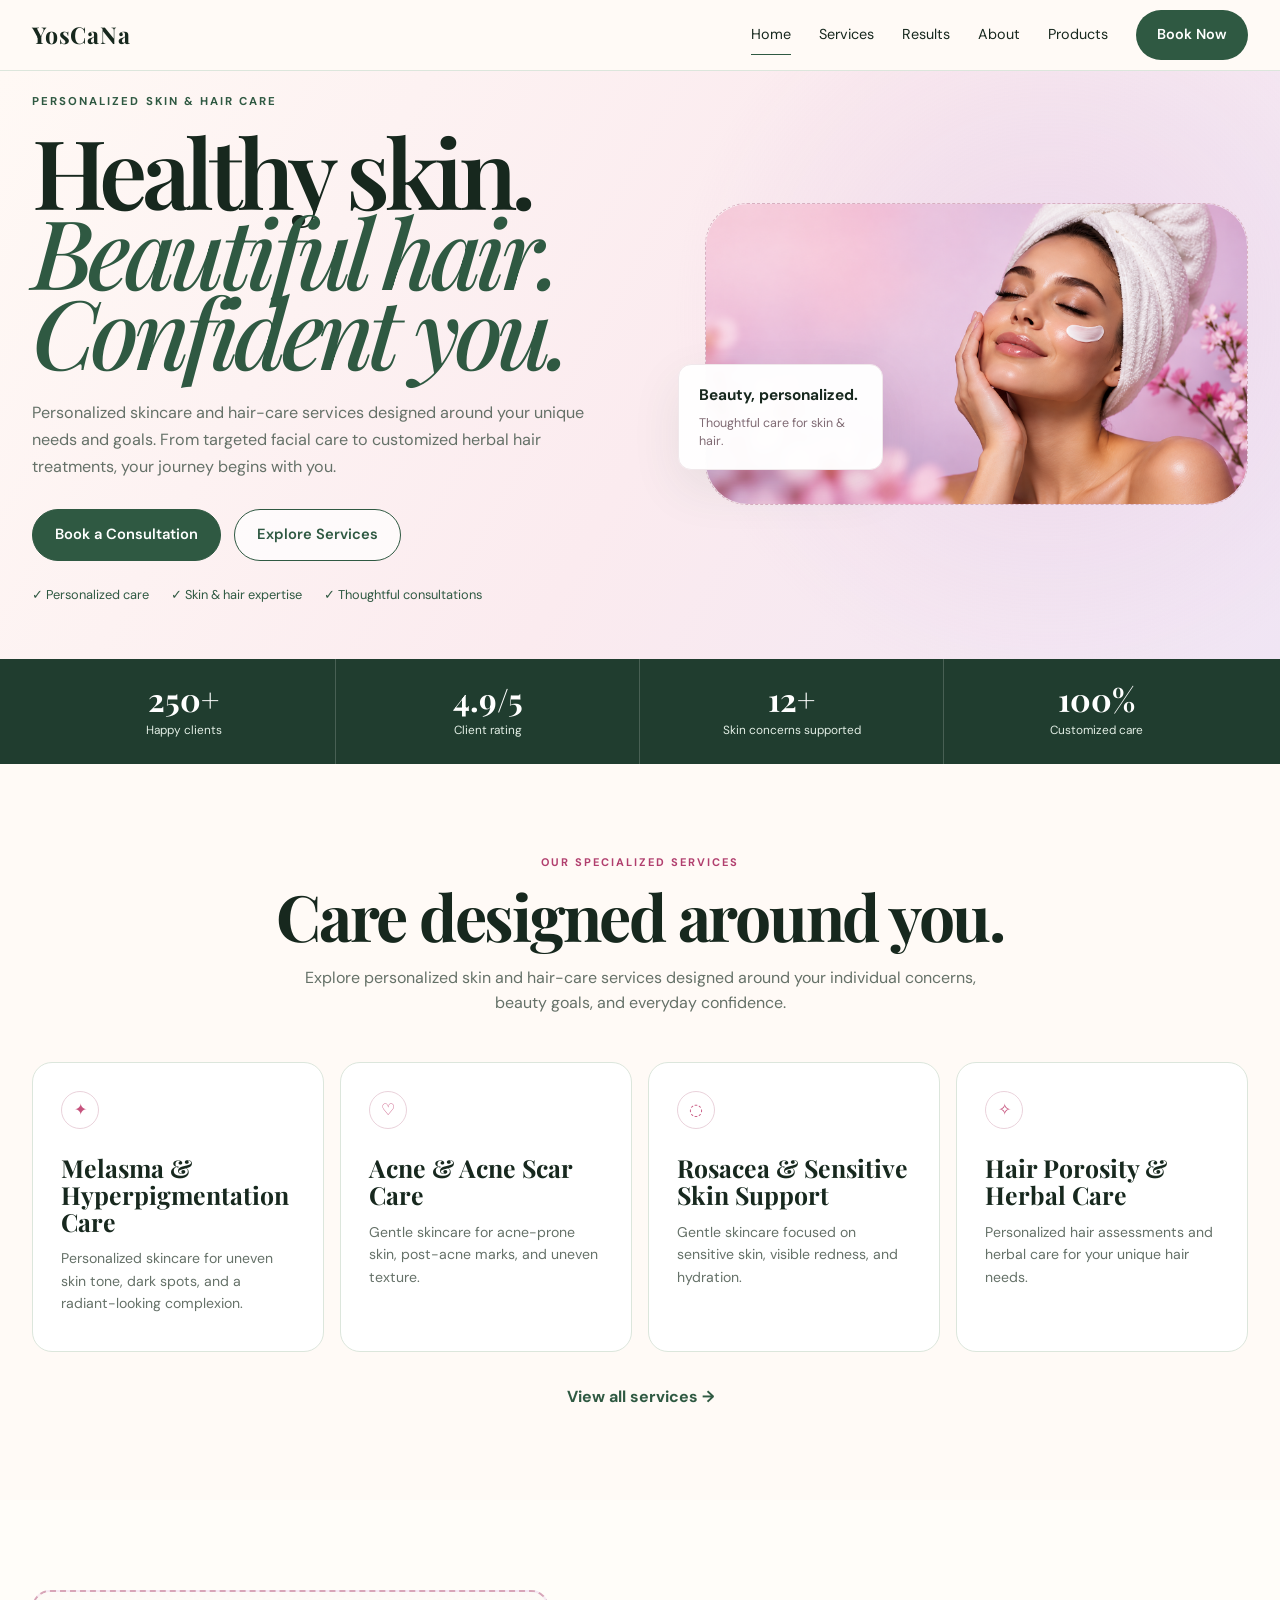
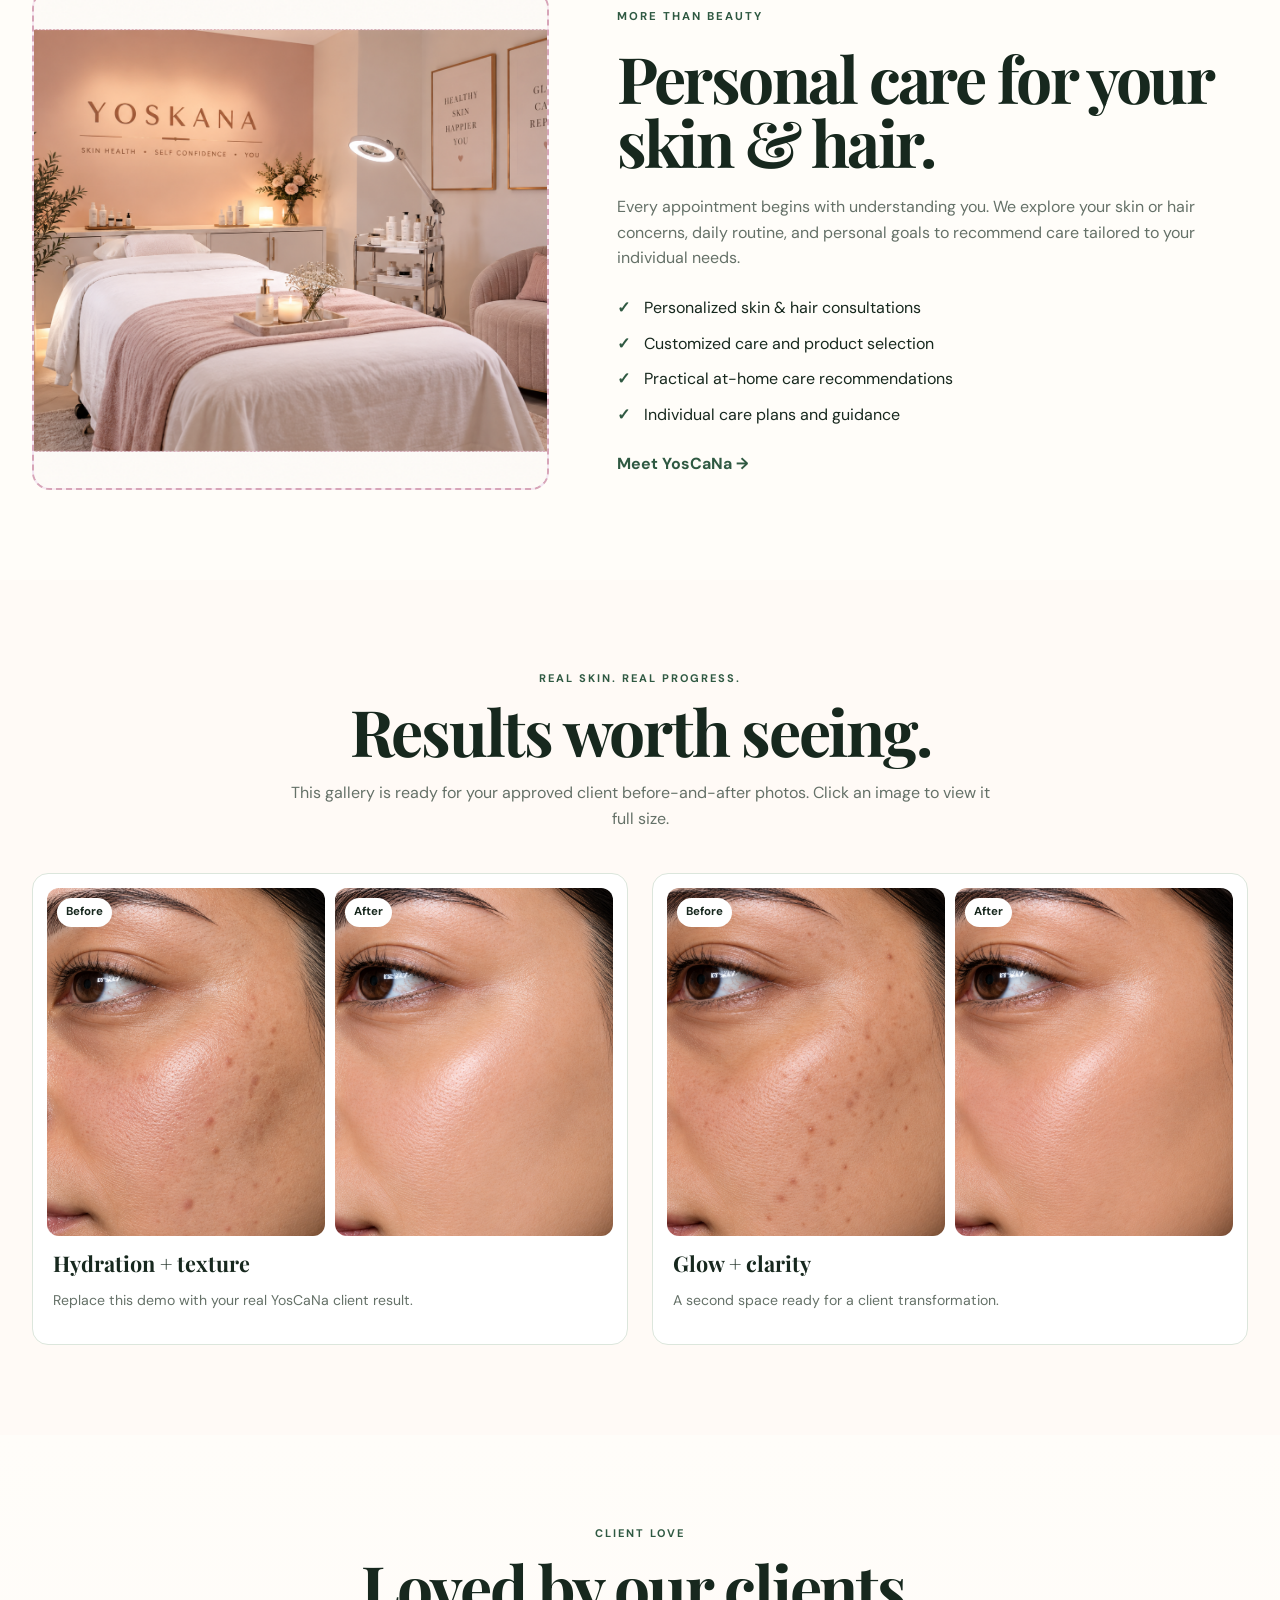
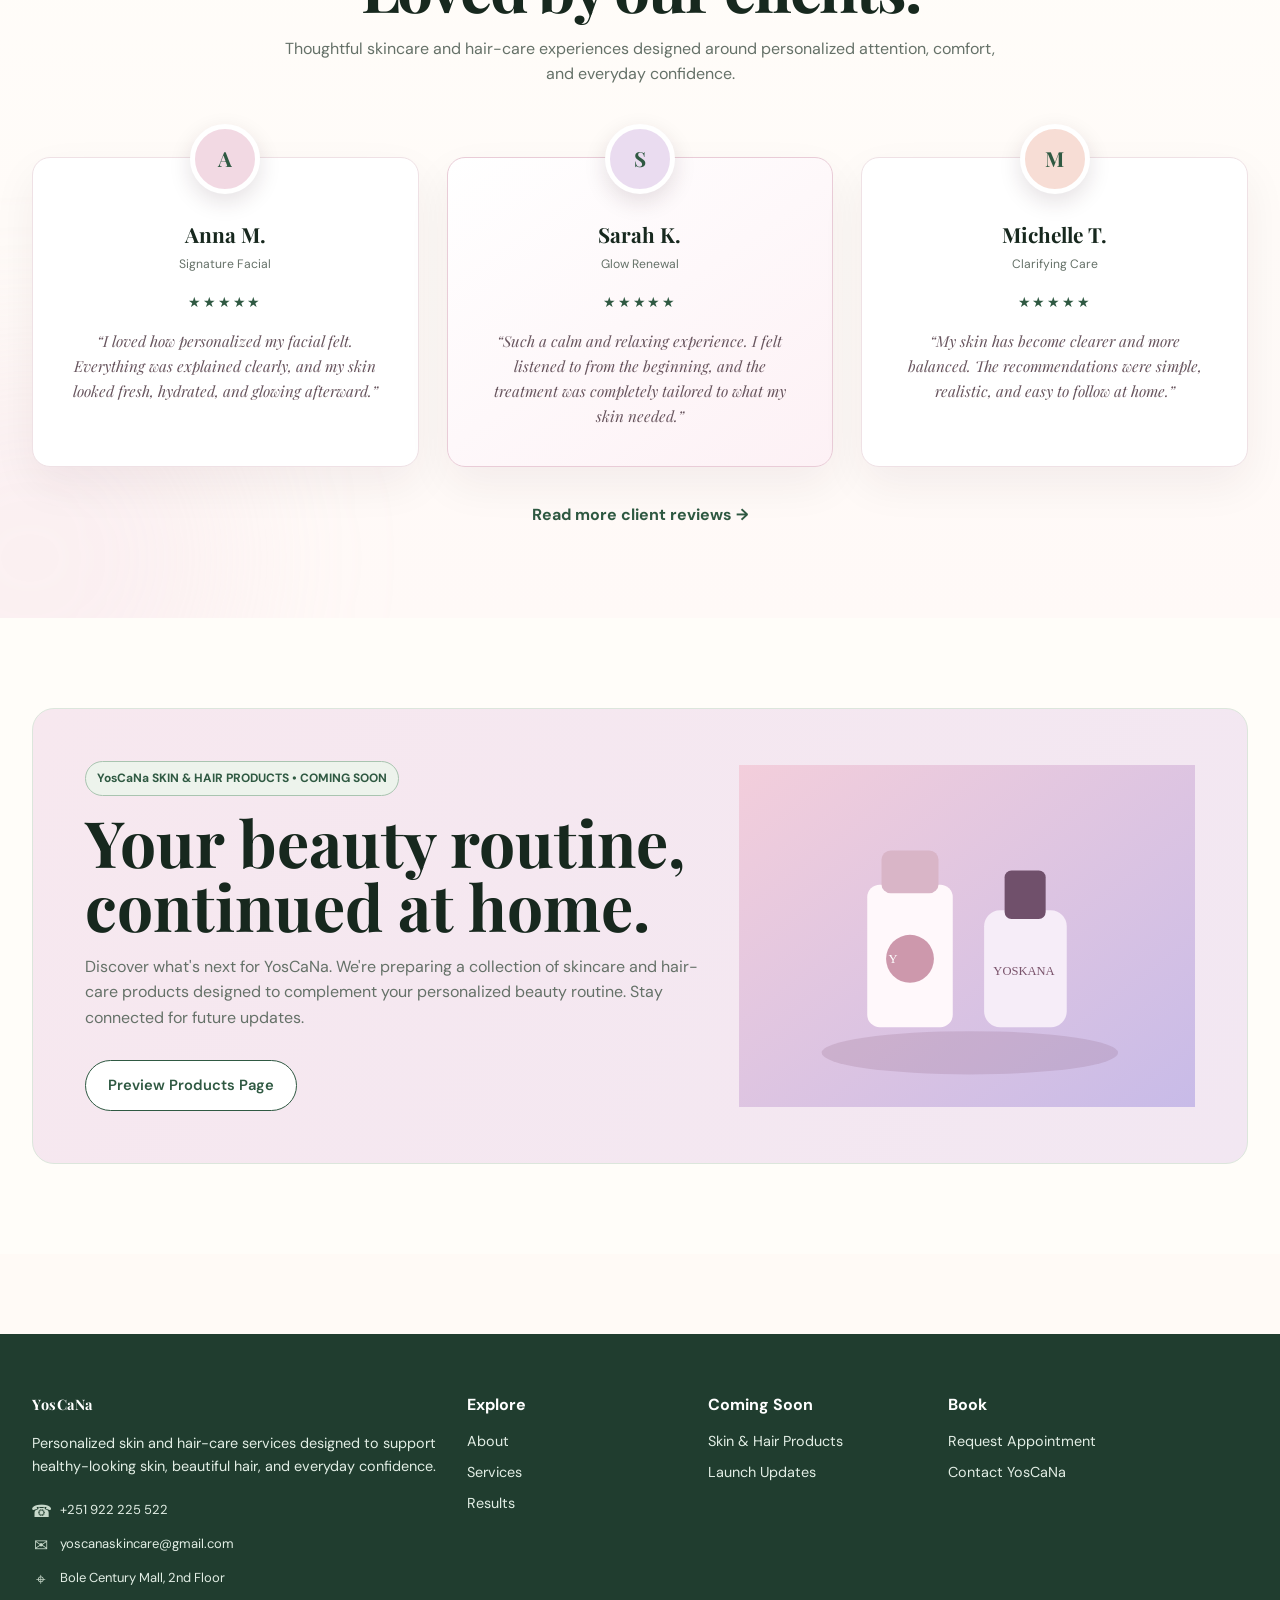
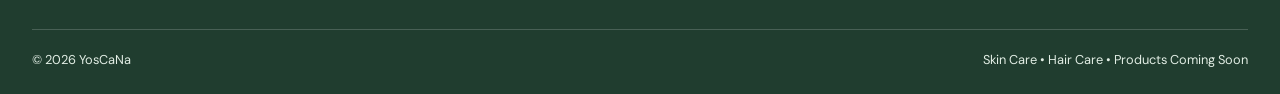
==== commit 929daf93: "Update Yoskana website design and contact page" ====
--- a/html/index.html
+++ b/html/index.html
@@ -5,13 +5,16 @@
     <meta charset="utf-8">
     <meta name="viewport" content="width=device-width, initial-scale=1">
 
-    <title>Yoskana | Skincare & Facial Services</title>
+    <title>YosCaNa | Skincare & Facial Services</title>
 
     <meta name="description"
-          content="Yoskana provides personalized facial and skincare services designed around healthy, glowing skin.">
+          content="YosCaNa provides personalized facial and skincare services designed around healthy, glowing skin.">
+
 
     <link rel="stylesheet" href="../css/style.css">
+    <link rel="stylesheet" href="../css/index.css">
 </head>
+
 
 <body>
 
@@ -21,7 +24,7 @@
     <header class="site-header">
         <div class="container navbar">
 
-            <a class="logo" href="index.html">YOSKANA</a>
+            <a class="logo" href="index.html">YosCaNa</a>
 
             <button class="menu-btn" aria-label="Open navigation">
                 ☰
@@ -56,20 +59,25 @@
                 <div class="hero-copy">
 
                     <span class="eyebrow">
-                        Personalized skincare • facials • glow
+                        PERSONALIZED SKIN &amp; HAIR CARE
                     </span>
+
 
                     <h1 class="display">
                         <span>Healthy skin.</span>
-                        <em>Beautiful</em>
-                        <em>confidence.</em>
+                        <em>Beautiful hair.</em>
+                        <em>Confident you.</em>
                     </h1>
 
+
+
                     <p class="hero-description">
-                        Customized facial treatments designed around your skin,
-                        your goals, and your lifestyle — in a calm, modern studio
-                        experience.
+                        Personalized skincare and hair-care services
+                        designed around your unique needs and goals.
+                        From targeted facial care to customized herbal
+                        hair treatments, your journey begins with you.
                     </p>
+
 
                     <div class="actions">
 
@@ -83,11 +91,13 @@
 
                     </div>
 
+
                     <div class="micro-copy">
-                        <span>✓ Personalized plans</span>
-                        <span>✓ Skin-first approach</span>
-                        <span>✓ Relaxing care</span>
+                        <span>✓ Personalized care</span>
+                        <span>✓ Skin &amp; hair expertise</span>
+                        <span>✓ Thoughtful consultations</span>
                     </div>
+
 
                 </div>
 
@@ -96,15 +106,17 @@
                 <div class="hero-visual">
 
                     <img src="../images/home/hero-yoskana.png"
-                         alt="Yoskana skincare and facial treatment">
+                         alt="Personalized skincare at YosCaNa">
+
 
                     <div class="floating-note">
-                        <strong>Glow, refined.</strong>
+                        <strong>Beauty, personalized.</strong>
 
                         <small>
-                            Thoughtful care for radiant skin.
+                            Thoughtful care for skin &amp; hair.
                         </small>
                     </div>
+
 
                 </div>
 
@@ -152,23 +164,26 @@
 
             <div class="container">
 
+
                 <div class="section-kicker">
-                    Our signature services
+                    OUR SPECIALIZED SERVICES
                 </div>
 
                 <h2 class="section-title">
-                    Glow starts here.
+                    Care designed around you.
                 </h2>
 
                 <p class="section-lead">
-                    Modern skin treatments tailored to what your skin needs today
-                    and where you want it to go.
+                    Explore personalized skin and hair-care services
+                    designed around your individual concerns,
+                    beauty goals, and everyday confidence.
                 </p>
 
 
+
                 <!-- =========================
-         INTERACTIVE HOME SERVICES
-    ========================== -->
+                 INTERACTIVE HOME SERVICES
+            ========================== -->
                 <div class="home-service-row">
 
                     <!-- SIGNATURE FACIAL -->
@@ -180,16 +195,20 @@
                                 ✦
                             </div>
 
+
                             <h3>
-                                Signature Facial
+                                Melasma &amp; Hyperpigmentation Care
                             </h3>
 
+
                             <p>
-                                A customized facial focused on hydration,
-                                clarity, balance, and healthy radiance.
+                                Personalized skincare for uneven skin tone,
+                                dark spots, and a radiant-looking complexion.
                             </p>
 
-                            <a href="services.html" class="home-service-link">
+
+
+                            <a href="services.html#melasma-care" class="home-service-link">
                                 Learn More →
                             </a>
 
@@ -215,26 +234,30 @@
                                 ♡
                             </div>
 
+
                             <h3>
-                                Glow Renewal
+                                Acne &amp; Acne Scar Care
                             </h3>
 
                             <p>
-                                Brightening, smoothing, and refreshed-looking
-                                skin with a luminous finish.
+                                Gentle skincare for acne-prone skin,
+                                post-acne marks, and uneven texture.
                             </p>
 
-                            <a href="services.html" class="home-service-link">
+
+
+                            <a href="services.html#acne-care" class="home-service-link">
                                 Learn More →
                             </a>
 
+
                         </div>
 
 
                         <div class="home-service-image">
 
                             <img src="../images/home/deep-cleansing.png"
-                                 alt="Glow renewal facial treatment">
+                                 alt="Facial skincare for acne-prone skin">
 
                         </div>
 
@@ -250,32 +273,36 @@
                                 ◌
                             </div>
 
+
                             <h3>
-                                Clarifying Care
+                                Rosacea &amp; Sensitive Skin Support
                             </h3>
 
                             <p>
-                                A personalized treatment created for congested,
-                                breakout-prone, or uneven skin.
+                                Gentle skincare focused on sensitive skin,
+                                visible redness, and hydration.
                             </p>
 
-                            <a href="services.html" class="home-service-link">
+
+
+                            <a href="services.html#rosacea-care" class="home-service-link">
                                 Learn More →
                             </a>
 
+
                         </div>
 
 
                         <div class="home-service-image">
 
                             <img src="../images/home/brightening-facial.png"
-                                 alt="Clarifying skincare treatment">
+                                 alt="Gentle skincare for sensitive skin">
 
                         </div>
 
                     </article>
 
-                    <!-- DEEP CLEANSING FACIAL -->
+                    <!-- HAIR POROSITY & HERBAL CARE -->
                     <article class="home-service-card">
 
                         <div class="home-service-content">
@@ -284,26 +311,29 @@
                                 ✧
                             </div>
 
+
                             <h3>
-                                Deep Cleansing Facial
+                                Hair Porosity &amp; Herbal Care
                             </h3>
 
                             <p>
-                                A deep-cleansing treatment designed to remove impurities,
-                                refresh congested skin, and leave your complexion feeling clean
-                                and balanced.
+                                Personalized hair assessments and herbal
+                                care for your unique hair needs.
                             </p>
 
-                            <a href="services.html" class="home-service-link">
+
+
+                            <a href="services.html#hair-care" class="home-service-link">
                                 Learn More →
                             </a>
 
+
                         </div>
 
                         <div class="home-service-image">
 
                             <img src="../images/home/deep-cleansing.png"
-                                 alt="Deep cleansing facial treatment">
+                                 alt="Personalized hair-care services at YosCaNa">
 
                         </div>
 
@@ -335,52 +365,58 @@
                 <div class="portrait-box">
 
                     <img src="../images/home/Yoskana treatment studio.png"
-                         alt="Yoskana treatment studio">
+                         alt="YosCaNa treatment studio">
 
                 </div>
 
 
                 <div class="personal-copy">
 
+
                     <span class="eyebrow">
-                        More than a facial
+                        MORE THAN BEAUTY
                     </span>
 
                     <h2>
-                        Skin care that feels personal.
+                        Personal care for your skin &amp; hair.
                     </h2>
 
+
+
                     <p>
-                        Every appointment begins with listening.
-                        We look at your skin, your routine, your concerns,
-                        and your goals — then create a treatment plan
-                        designed specifically for you.
+                        Every appointment begins with understanding you.
+                        We explore your skin or hair concerns, daily
+                        routine, and personal goals to recommend care
+                        tailored to your individual needs.
                     </p>
 
 
+
+
                     <div class="checks">
 
                         <span>
-                            Skin consultation before treatment
+                            Personalized skin &amp; hair consultations
                         </span>
 
                         <span>
-                            Customized products and techniques
+                            Customized care and product selection
                         </span>
 
                         <span>
-                            Simple at-home recommendations
+                            Practical at-home care recommendations
                         </span>
 
                         <span>
-                            Progress-focused treatment planning
+                            Individual care plans and guidance
                         </span>
 
                     </div>
 
 
+
                     <a class="text-link" href="about.html">
-                        Meet Yoskana →
+                        Meet YosCaNa →
                     </a>
 
                 </div>
@@ -393,13 +429,15 @@
         <!-- =========================
          RESULTS
     ========================== -->
-        <section class="section">
+
+        <section class="section home-results-section">
 
             <div class="container">
 
                 <div class="section-kicker">
                     Real skin. Real progress.
                 </div>
+
 
                 <h2 class="section-title">
                     Results worth seeing.
@@ -454,7 +492,7 @@
 
                             <p>
                                 Replace this demo with your real
-                                Yoskana client result.
+                                YosCaNa client result.
                             </p>
 
                         </div>
@@ -529,10 +567,13 @@
                     Loved by our clients.
                 </h2>
 
+
                 <p class="section-lead">
-                    Personalized care, relaxing treatments, and experiences
-                    designed around healthier-looking, confident skin.
+                    Thoughtful skincare and hair-care experiences
+                    designed around personalized attention,
+                    comfort, and everyday confidence.
                 </p>
+
 
 
                 <div class="home-testimonial-grid">
@@ -662,20 +703,25 @@
                     <div>
 
                         <span class="future-badge">
-                            Yoskana products • coming soon
+                            YosCaNa SKIN &amp; HAIR PRODUCTS • COMING SOON
                         </span>
 
+
                         <h2>
-                            Your skincare routine,
+                            Your beauty routine,
                             continued at home.
                         </h2>
 
+
+
                         <p>
-                            Yoskana is focused on professional facial services now.
-                            In the coming months, the brand will expand into curated
-                            skincare products, and this site is already structured
-                            for that next step.
+                            Discover what's next for YosCaNa.
+                            We're preparing a collection of skincare
+                            and hair-care products designed to complement
+                            your personalized beauty routine.
+                            Stay connected for future updates.
                         </p>
+
 
 
                         <div class="actions">
@@ -691,7 +737,7 @@
 
 
                     <img src="../images/products-coming.svg"
-                         alt="Yoskana skincare products coming soon">
+                         alt="YosCaNa skincare products coming soon">
 
                 </div>
 
@@ -726,19 +772,40 @@
 
             <div class="footer-grid">
 
-                <div>
+
+                <div class="footer-brand">
 
                     <a class="logo" href="index.html">
-                        YOSKANA
+                        YosCaNa
                     </a>
 
                     <p>
-                        Modern facial and skincare services
-                        designed around healthy-looking,
-                        confident skin.
+                        Personalized skin and hair-care services
+                        designed to support healthy-looking skin,
+                        beautiful hair, and everyday confidence.
                     </p>
 
-                </div>
+                    <div class="footer-contact">
+
+                        <a href="tel:+251922225522" class="footer-contact-item">
+                            <span class="footer-contact-icon">☎</span>
+                            <span>+251 922 225 522</span>
+                        </a>
+
+                        <a href="mailto:yoscana@gmail.com" class="footer-contact-item">
+                            <span class="footer-contact-icon">✉</span>
+                            <span>yoscanaskincare@gmail.com</span>
+                        </a>
+
+                        <div class="footer-contact-item">
+                            <span class="footer-contact-icon">⌖</span>
+                            <span>Bole Century Mall, 2nd Floor</span>
+                        </div>
+
+                    </div>
+
+                </div>
+
 
 
                 <div>
@@ -772,10 +839,11 @@
                         Coming Soon
                     </h4>
 
+
                     <div class="footer-links">
 
                         <a href="products.html">
-                            Skincare Products
+                            Skin &amp; Hair Products
                         </a>
 
                         <a href="products.html">
@@ -783,6 +851,7 @@
                         </a>
 
                     </div>
+
 
                 </div>
 
@@ -800,7 +869,7 @@
                         </a>
 
                         <a href="contact.html">
-                            Contact Yoskana
+                            Contact YosCaNa
                         </a>
 
                     </div>
@@ -813,12 +882,14 @@
             <div class="footer-bottom">
 
                 <span>
-                    © <span data-year></span> Yoskana
+                    © <span data-year></span> YosCaNa
                 </span>
 
+
                 <span>
-                    Facials • Skincare • Products coming soon
+                    Skin Care • Hair Care • Products Coming Soon
                 </span>
+
 
             </div>
 
--- a/css/style.css
+++ b/css/style.css
@@ -4,21 +4,23 @@
 /* =========================================================
    ROOT
 ========================================================= */
+
 
 :root {
     --cream: #fffaf6;
     --paper: #fffdf9;
-    --ink: #231018;
-    --wine: #391623;
-    --pink: #b84f79;
-    --pink-light: #ce628b;
-    --blush: #f8e7ed;
-    --lilac: #f2e8f3;
-    --peach: #fbefe7;
-    --muted: #75636b;
-    --line: #eadadd;
-    --shadow: 0 18px 50px rgba(52, 24, 37, 0.09);
-}
+    --ink: #17281e;
+    --wine: #2F5942;
+    --pink: #2F5942;
+    --pink-light: #4e8064;
+    --blush: #edf3ec;
+    --lilac: #f1f4ec;
+    --peach: #f8f2e9;
+    --muted: #657168;
+    --line: #dce6dc;
+    --shadow: 0 18px 50px rgba(47, 89, 66, 0.09);
+}
+  
 
 
 /* =========================================================
@@ -2424,7 +2426,11 @@
     border-bottom: 1px solid var(--line);
     scroll-margin-top: 100px;
 }
-
+.services-category-divider {
+    border-top: 2px solid #2F5942;
+    padding-top: 55px;
+    margin-top: 30px;
+}
 
 .treatment-row-reverse
 .treatment-image {
@@ -3074,4 +3080,448 @@
     .services-consultation-card {
         padding: 42px 22px;
     }
-}+}
+
+
+/* ==========================================
+   YOSKANA — NEW SERVICES HERO
+========================================== */
+
+.services-hero-green {
+    background: linear-gradient( 110deg, #fffdf9 0%, #faf5ed 55%, #f0eee5 100% );
+    overflow: hidden;
+}
+
+    .services-hero-green .services-hero-grid {
+        display: grid;
+        grid-template-columns: 48% 52%;
+        min-height: 500px;
+        align-items: stretch;
+    }
+
+    .services-hero-green .services-hero-copy {
+        padding: 65px 35px 65px 0;
+        display: flex;
+        flex-direction: column;
+        align-items: flex-start;
+        justify-content: center;
+    }
+
+    .services-hero-green .eyebrow {
+        color: #2F5942;
+        letter-spacing: 0.18em;
+    }
+
+    .services-hero-green h1 {
+        font-family: "Playfair Display", serif;
+        font-size: clamp(3.5rem, 5.6vw, 5.7rem);
+        font-weight: 500;
+        line-height: 1.04;
+        letter-spacing: -0.045em;
+        color: #17281e;
+        margin: 20px 0 24px;
+    }
+
+.hero-green-highlight {
+    color: #2F5942;
+}
+
+.services-hero-green .services-hero-copy p {
+    max-width: 440px;
+    color: #657168;
+    line-height: 1.75;
+    margin-bottom: 28px;
+}
+
+.services-hero-green .services-hero-image {
+    position: relative;
+    min-height: 500px;
+    border-radius: 0;
+    overflow: hidden;
+    clip-path: polygon( 17% 0, 100% 0, 100% 100%, 0 100% );
+}
+
+    .services-hero-green .services-hero-image img {
+        width: 100%;
+        height: 100%;
+        object-fit: cover;
+        object-position: center;
+    }
+
+/* TABLET */
+@media (max-width: 900px) {
+    .services-hero-green .services-hero-grid {
+        grid-template-columns: 1fr;
+    }
+
+    .services-hero-green .services-hero-copy {
+        padding: 65px 0 35px;
+    }
+
+    .services-hero-green .services-hero-image {
+        min-height: 380px;
+        clip-path: none;
+        border-radius: 20px 20px 0 0;
+    }
+}
+
+/* MOBILE */
+@media (max-width: 650px) {
+    .services-hero-green h1 {
+        font-size: clamp(2.8rem, 10vw, 4rem);
+    }
+
+    .services-hero-green .services-hero-copy {
+        padding: 45px 0 30px;
+    }
+
+    .services-hero-green .services-hero-image {
+        min-height: 300px;
+    }
+}
+/* Treatment section separators */
+
+.services-treatment-section .treatment-row {
+    border-bottom: 1px solid #dce6dc;
+}
+
+    .services-treatment-section .treatment-row:last-child {
+        border-bottom: none;
+    }
+
+
+/* ======================================
+   YOSKANA SERVICES — REFINEMENTS
+====================================== */
+
+/* Treatment heading */
+.treatment-content h2 {
+    font-size: clamp(2.2rem, 3.5vw, 3.7rem);
+    line-height: 1.08;
+    letter-spacing: -0.035em;
+}
+
+/* Treatment details */
+.treatment-details {
+    grid-template-columns: 1.35fr 1fr 1fr;
+    gap: 12px;
+}
+
+.treatment-detail {
+    min-width: 0;
+}
+
+    .treatment-detail span,
+    .treatment-detail p,
+    .treatment-detail li {
+        overflow-wrap: normal;
+        word-break: normal;
+    }
+
+/* Green branding */
+.treatment-kicker,
+.treatment-text-link {
+    color: #2F5942;
+}
+
+.treatment-actions .btn-primary {
+    background: #2F5942;
+    border-color: #2F5942;
+    color: #fff;
+}
+
+    .treatment-actions .btn-primary:hover {
+        background: #244735;
+        border-color: #244735;
+    }
+
+.treatment-number {
+    color: #2F5942;
+}
+
+.treatment-detail .detail-icon {
+    color: #2F5942;
+    border-color: #dce6dc;
+}
+
+/* Responsive treatment details */
+@media (max-width: 650px) {
+    .treatment-details {
+        grid-template-columns: 1fr;
+        gap: 15px;
+    }
+}
+/* Services links — green theme */
+
+.services-treatment-section .treatment-text-link {
+    color: #2F5942;
+    text-decoration-color: #2F5942;
+}
+
+    .services-treatment-section .treatment-text-link:hover {
+        color: #244735;
+        text-decoration-color: #244735;
+    }
+
+
+/* ==========================================
+   YOSKANA — SERVICE CATEGORY HEADINGS
+========================================== */
+
+.services-category-heading {
+    padding: 45px 0 30px;
+    border-bottom: 1px solid #dce6dc;
+}
+
+.services-category-label {
+    display: inline-block;
+    font-size: 0.75rem;
+    font-weight: 700;
+    letter-spacing: 0.18em;
+    text-transform: uppercase;
+    color: #2F5942;
+    margin-bottom: 16px;
+}
+
+.services-category-heading h2 {
+    font-family: "Playfair Display", serif;
+    font-size: clamp(2.2rem, 4vw, 3.8rem);
+    font-weight: 500;
+    line-height: 1.12;
+    letter-spacing: -0.035em;
+    color: #17281e;
+    max-width: 850px;
+    margin: 0 0 16px;
+}
+
+.services-category-heading p {
+    color: #657168;
+    font-size: 1rem;
+    line-height: 1.75;
+    max-width: 600px;
+    margin: 0;
+}
+
+@media (max-width: 650px) {
+    .services-category-heading {
+        padding: 30px 0 25px;
+    }
+
+        .services-category-heading h2 {
+            font-size: 2.2rem;
+        }
+}
+
+/* ==========================================
+   YOSKANA — HAIR & SCALP CARE SECTION
+========================================== */
+
+.hair-care-section {
+    padding-top: 35px;
+    padding-bottom: 55px;
+}
+
+.hair-category-heading {
+    border-top: 2px solid #2F5942;
+    border-bottom: 1px solid #dce6dc;
+    padding-top: 55px;
+    padding-bottom: 35px;
+}
+
+.hair-care-section .treatment-row:last-child {
+    border-bottom: none;
+}
+
+@media (max-width: 650px) {
+    .hair-care-section {
+        padding-top: 20px;
+        padding-bottom: 35px;
+    }
+
+    .hair-category-heading {
+        padding-top: 35px;
+        padding-bottom: 25px;
+    }
+}
+
+/* ==========================================
+   YOSKANA — TREATMENT NAVIGATION
+========================================== */
+
+.treatment-focus-options a {
+    color: #2F5942;
+    border-color: #dce6dc;
+    transition: all 0.25s ease;
+}
+
+    .treatment-focus-options a:hover {
+        background: #2F5942;
+        border-color: #2F5942;
+        color: #ffffff;
+        transform: translateY(-3px);
+    }
+
+        .treatment-focus-options a:hover span {
+            color: #ffffff;
+        }
+
+#hair-care,
+#skin-treatments {
+    scroll-margin-top: 110px;
+}
+
+/* ==========================================
+   YOSKANA — CONSULTATION CARD BUTTON
+========================================== */
+
+.services-consultation-card .btn-primary {
+    background: #2F5942;
+    border-color: #2F5942;
+    color: #ffffff;
+}
+
+    .services-consultation-card .btn-primary:hover {
+        background: #244735;
+        border-color: #244735;
+        color: #ffffff;
+    }
+
+/* ==========================================
+   YOSKANA — SERVICES HERO BUTTON
+========================================== */
+
+.services-hero-green .btn-primary {
+    background: #2F5942;
+    border-color: #2F5942;
+    color: #ffffff;
+}
+
+    .services-hero-green .btn-primary:hover {
+        background: #244735;
+        border-color: #244735;
+        color: #ffffff;
+    }
+
+/* ==========================================
+   YOSKANA — GREEN FOOTER
+========================================== */
+
+.site-footer {
+    background: #203D2F;
+    color: #ffffff;
+}
+
+    .site-footer .logo,
+    .site-footer h4 {
+        color: #ffffff;
+    }
+
+    .site-footer p,
+    .site-footer .footer-links a,
+    .site-footer .footer-bottom {
+        color: #e2eee5;
+    }
+
+        .site-footer .footer-links a:hover {
+            color: #ffffff;
+        }
+
+    .site-footer .footer-bottom {
+        border-top: 1px solid rgba(255, 255, 255, 0.18);
+    }
+
+/* ==========================================
+   YOSKANA — ASK A QUESTION LINK
+========================================== */
+
+.services-treatment-section .treatment-text-link {
+    color: #2F5942;
+    text-decoration-color: #2F5942;
+    border-bottom-color: #2F5942;
+}
+
+    .services-treatment-section .treatment-text-link:hover {
+        color: #244735;
+        text-decoration-color: #244735;
+        border-bottom-color: #244735;
+    }
+/* ==========================================
+   HOME PAGE — FOOTER CONTACT INFORMATION
+========================================== */
+
+.site-footer .footer-contact {
+    display: flex;
+    flex-direction: column;
+    gap: 12px;
+    margin-top: 22px;
+}
+
+.site-footer .footer-contact-item {
+    display: flex;
+    align-items: flex-start;
+    gap: 10px;
+    color: #E2EEE5;
+    font-size: 13px;
+    line-height: 1.6;
+    text-decoration: none;
+    overflow-wrap: anywhere;
+}
+
+.site-footer a.footer-contact-item:hover {
+    color: #ffffff;
+}
+
+.site-footer .footer-contact-icon {
+    display: inline-flex;
+    align-items: center;
+    justify-content: center;
+    flex-shrink: 0;
+    width: 18px;
+    color: #C7D8CA;
+    font-size: 17px;
+    line-height: 1.3;
+}
+
+/* Small screens */
+@media (max-width: 600px) {
+    .site-footer .footer-contact {
+        gap: 10px;
+        margin-top: 18px;
+    }
+
+    .site-footer .footer-contact-item {
+        font-size: 12px;
+    }
+}
+
+/* ==========================================
+   SERVICES PAGE — TREATMENT FOCUS HEADING
+========================================== */
+
+.treatment-focus-section .section-kicker {
+    color: #2F5942;
+}
+
+/* ==========================================
+   SERVICES PAGE — GREEN CHECKMARKS
+========================================== */
+
+.services-treatment-section .treatment-detail li::before {
+    color: #2F5942;
+}
+
+/* ==========================================
+   SERVICES PAGE — YOSKANA EXPERIENCE
+========================================== */
+
+.services-experience-section .section-kicker {
+    color: #2F5942;
+}
+
+/* ==========================================
+   SERVICES PAGE — FAQ HEADING COLOR
+========================================== */
+
+.services-faq-section .section-kicker {
+    color: #2F5942;
+}
--- a/css/index.css
+++ b/css/index.css
@@ -0,0 +1,237 @@
+/* ==========================================
+   YOSKANA — HOME PAGE STYLES
+   File: css/index.css
+========================================== */
+
+/* ==========================================
+   HOME HERO — GREEN BRAND STYLING
+========================================== */
+
+.hero .eyebrow {
+    color: #2F5942;
+}
+
+.hero .display span {
+    color: #17281e;
+}
+
+.hero .display em {
+    color: #2F5942;
+}
+
+.hero .btn-primary {
+    background: #2F5942;
+    border-color: #2F5942;
+    color: #ffffff;
+}
+
+    .hero .btn-primary:hover {
+        background: #244735;
+        border-color: #244735;
+    }
+
+.hero .btn-outline {
+    color: #2F5942;
+    border-color: #2F5942;
+}
+
+    .hero .btn-outline:hover {
+        background: #EDF3EC;
+        color: #203D2F;
+    }
+
+.hero .micro-copy span {
+    color: #2F5942;
+}
+
+/* ==========================================
+   HOME PAGE — SERVICE CARD BACKGROUNDS
+========================================== */
+
+.home-service-row .home-service-card {
+    background: #ffffff;
+}
+
+    .home-service-row .home-service-card:hover {
+        background: #ffffff;
+    }
+
+/* ==========================================
+   HOME PAGE — VIEW ALL SERVICES LINK
+========================================== */
+
+.home-services-more .text-link {
+    color: #2F5942;
+    text-decoration-color: #2F5942;
+    border-bottom-color: #2F5942;
+}
+
+    .home-services-more .text-link:hover {
+        color: #203D2F;
+        text-decoration-color: #203D2F;
+        border-bottom-color: #203D2F;
+    }
+
+
+/* ==========================================
+   HOME PAGE — PERSONAL CARE COLORS
+========================================== */
+
+/* Small heading */
+.personal-copy .eyebrow {
+    color: #2F5942;
+}
+
+/* Checklist checkmarks */
+.personal-copy .checks span::before {
+    color: #2F5942;
+}
+
+/* Meet Yoskana link */
+.personal-copy .text-link {
+    color: #2F5942;
+    text-decoration-color: #2F5942;
+    border-bottom-color: #2F5942;
+}
+
+    .personal-copy .text-link:hover {
+        color: #203D2F;
+        text-decoration-color: #203D2F;
+        border-bottom-color: #203D2F;
+    }
+
+/* Image border */
+.personal-section .personal-image {
+    border-color: #C7D8CA;
+}
+
+/* ==========================================
+   HOME PAGE — RESULTS SECTION LABEL
+========================================== */
+
+.home-results-section .section-kicker {
+    color: #2F5942;
+}
+
+/* ==========================================
+   HOME PAGE — TESTIMONIAL COLORS
+========================================== */
+
+/* CLIENT LOVE label */
+.home-testimonials .section-kicker {
+    color: #2F5942;
+}
+
+/* Five-star ratings */
+.home-testimonials .home-review-stars {
+    color: #2F5942;
+}
+
+/* Read more client reviews link */
+.home-testimonials .home-testimonial-link .text-link {
+    color: #2F5942;
+    text-decoration-color: #2F5942;
+    border-bottom-color: #2F5942;
+}
+
+    .home-testimonials .home-testimonial-link .text-link:hover {
+        color: #203D2F;
+        text-decoration-color: #203D2F;
+        border-bottom-color: #203D2F;
+    }
+
+/* ==========================================
+   HOME PAGE — PRODUCTS COMING SOON
+========================================== */
+
+/* Coming soon label */
+.future-banner .future-badge {
+    color: #2F5942;
+    border-color: #A9C4B0;
+    background: #EDF3EC;
+}
+
+/* Preview Products button */
+.future-banner .btn-outline {
+    color: #2F5942;
+    border-color: #2F5942;
+    background: #ffffff;
+}
+
+    .future-banner .btn-outline:hover {
+        color: #ffffff;
+        background: #2F5942;
+        border-color: #2F5942;
+    }
+
+/* ==========================================
+   HOME PAGE — STATISTICS BAR
+========================================== */
+
+.stats-strip {
+    background: #203D2F;
+}
+
+    /* Statistics numbers */
+    .stats-strip .stat strong {
+        color: #ffffff;
+    }
+
+    /* Statistics descriptions */
+    .stats-strip .stat span {
+        color: #E2EEE5;
+    }
+
+    /* Dividers between statistics */
+    .stats-strip .stat {
+        border-color: rgba(255, 255, 255, 0.18);
+    }
+
+/* ==========================================
+   HOME PAGE — FOOTER CONTACT INFORMATION
+========================================== */
+
+.site-footer .footer-contact {
+    display: flex;
+    flex-direction: column;
+    gap: 12px;
+    margin-top: 22px;
+}
+
+.site-footer .footer-contact-item {
+    display: flex;
+    align-items: flex-start;
+    gap: 10px;
+    color: #E2EEE5;
+    font-size: 13px;
+    line-height: 1.6;
+    text-decoration: none;
+    overflow-wrap: anywhere;
+}
+
+.site-footer a.footer-contact-item:hover {
+    color: #ffffff;
+}
+
+.site-footer .footer-contact-icon {
+    display: inline-flex;
+    align-items: center;
+    justify-content: center;
+    flex-shrink: 0;
+    width: 18px;
+    color: #C7D8CA;
+    font-size: 17px;
+    line-height: 1.3;
+}
+
+/* Small screens */
+@media (max-width: 600px) {
+    .site-footer .footer-contact {
+        gap: 10px;
+        margin-top: 18px;
+    }
+
+    .site-footer .footer-contact-item {
+        font-size: 12px;
+    }
+}
